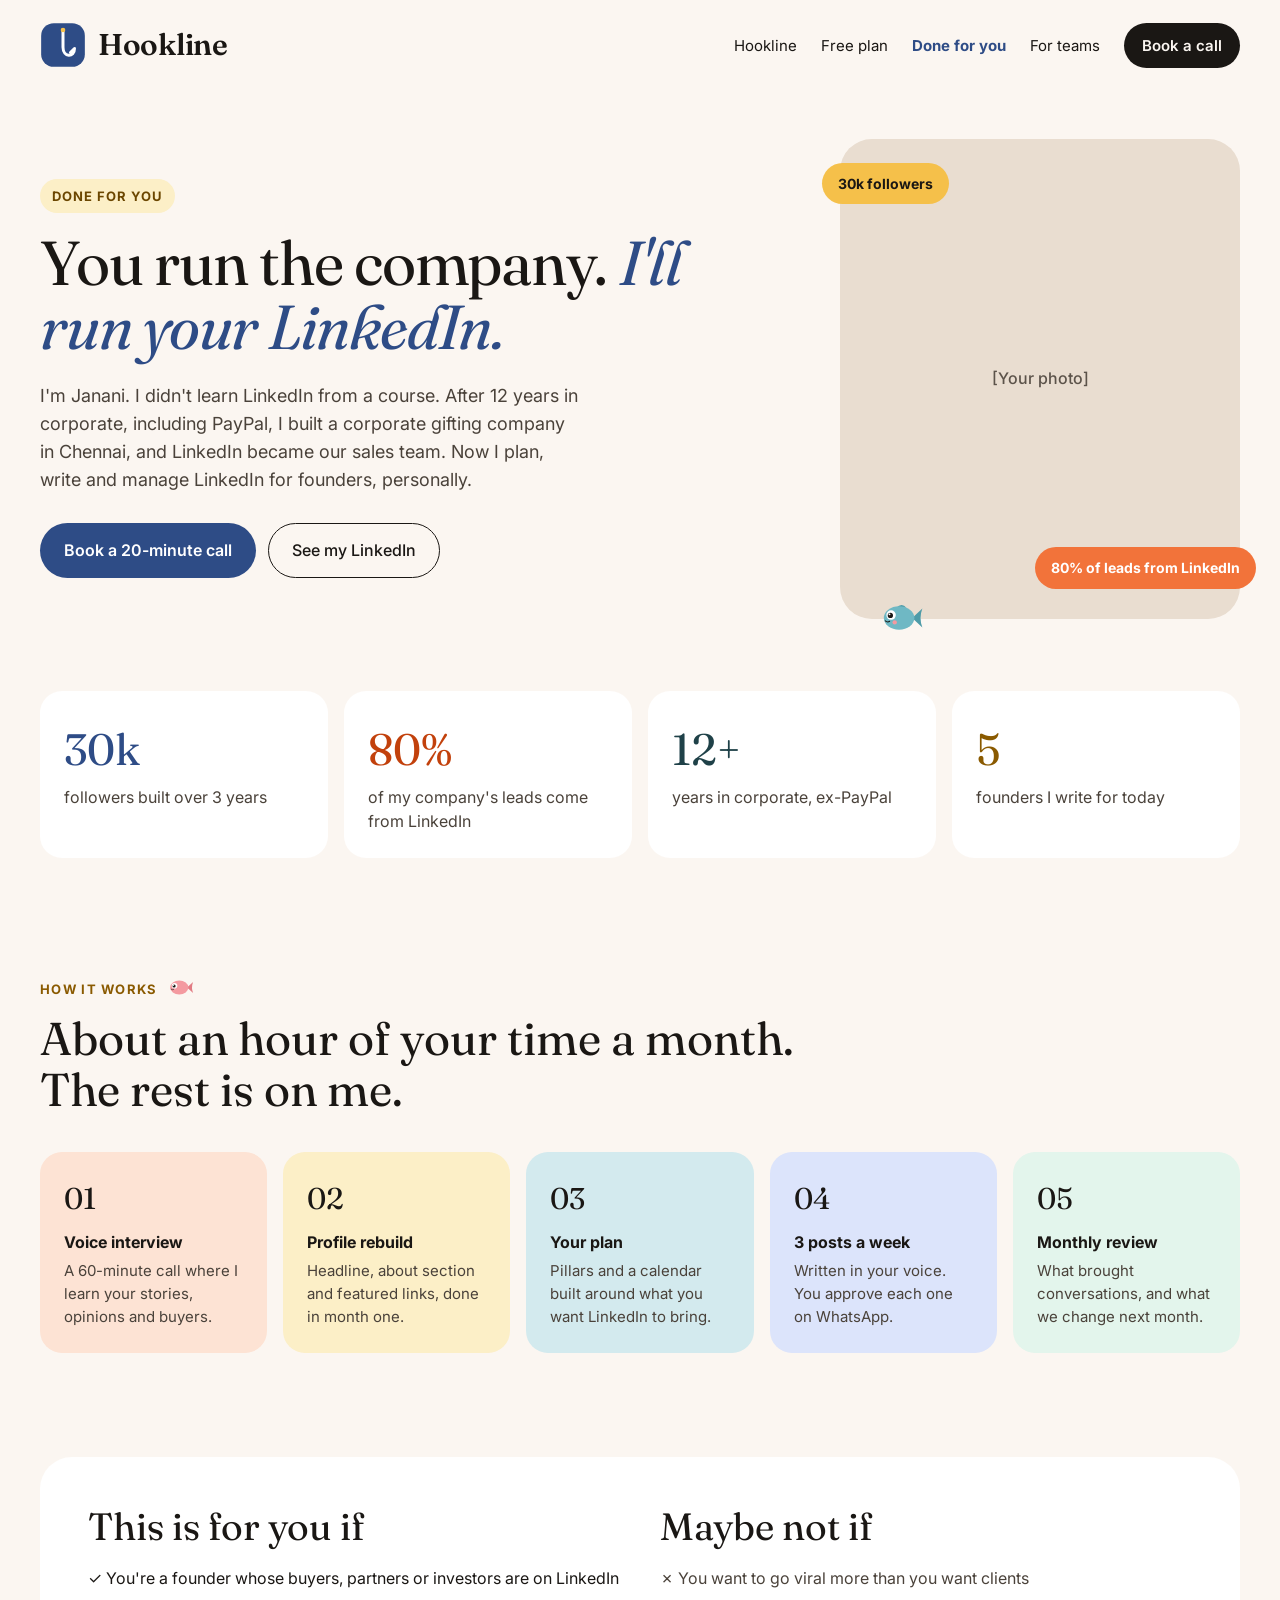
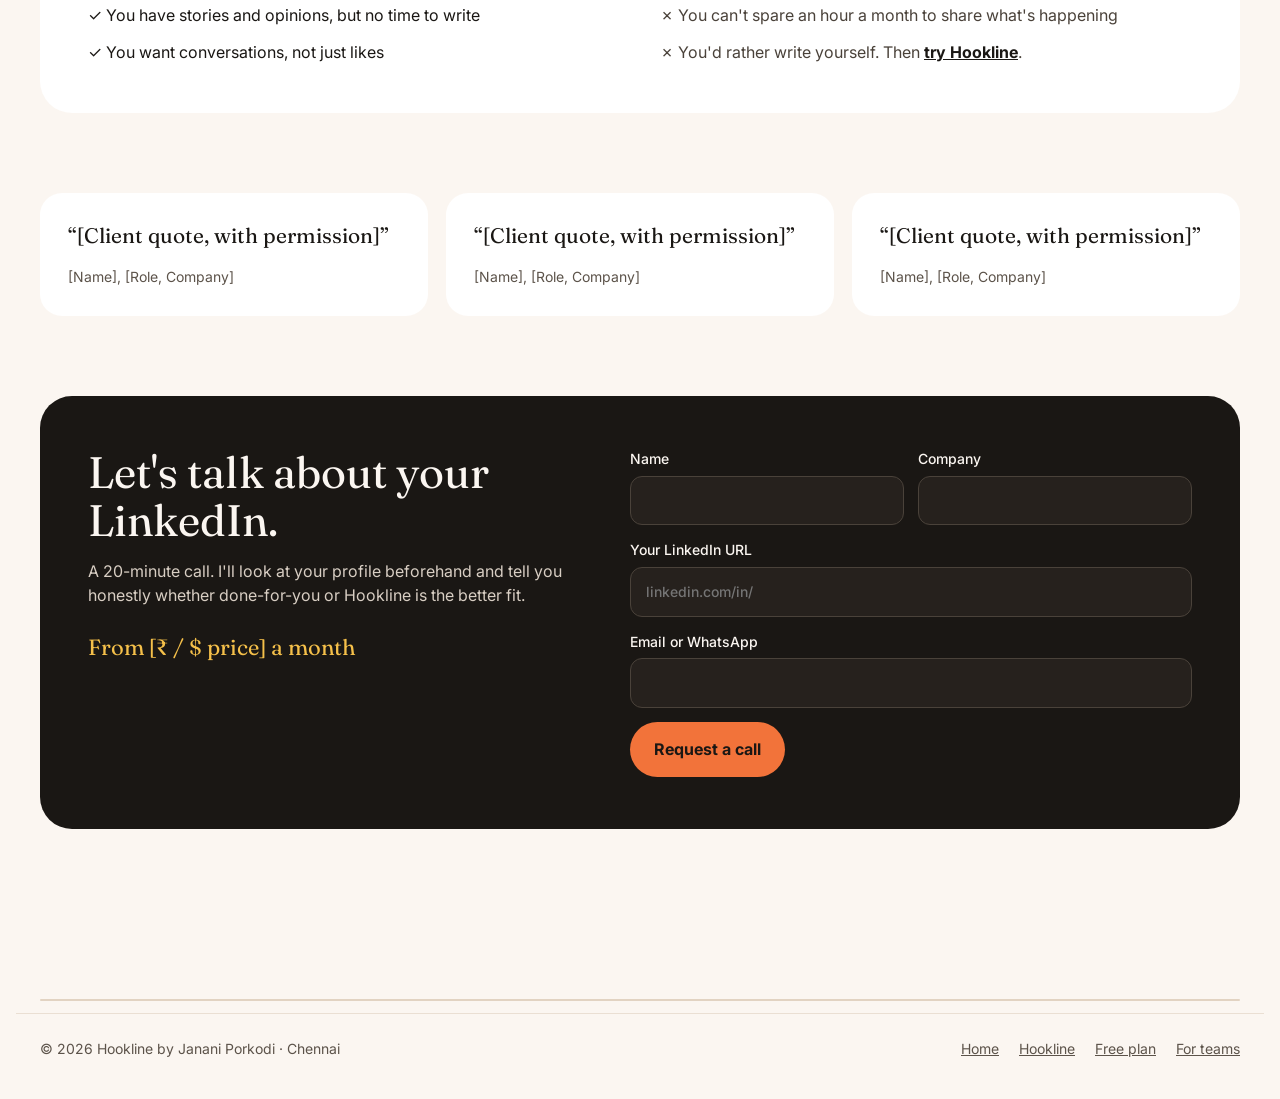
==== public/done-for-you.html @ 65f5d8ff "Hookline website v1: pages, forms, free plan generator, admin list Co-Authored-By: Claude Opus 5.5 <" ====
<!doctype html>
<html lang="en">
<head>
<meta charset="utf-8">
<meta name="viewport" content="width=device-width, initial-scale=1">
<title>Done-for-you LinkedIn by Janani Porkodi · Hookline</title>
<meta name="description" content="Janani Porkodi plans, writes and manages LinkedIn for founders.">
<meta property="og:title" content="Done-for-you LinkedIn by Janani Porkodi · Hookline">
<meta property="og:description" content="Janani Porkodi plans, writes and manages LinkedIn for founders.">
<meta property="og:type" content="website">
<link rel="icon" href="/favicon.svg" type="image/svg+xml">
<link rel="preconnect" href="https://fonts.googleapis.com">
<link href="https://fonts.googleapis.com/css2?family=Fraunces:ital,opsz,wght@0,9..144,400;0,9..144,600;1,9..144,400&amp;family=Inter:wght@400;500;600;700&amp;display=swap" rel="stylesheet">
<style>
body{margin:0;background:#FBF6F1}
a{color:#1A1714}a:hover{color:#2E4C86}
@keyframes rise{from{opacity:0;transform:translateY(14px)}to{opacity:1;transform:none}}
@keyframes swimA{0%,100%{transform:translateX(0) scaleX(1)}49%{transform:translateX(-120px) scaleX(1)}50%{transform:translateX(-120px) scaleX(-1)}99%{transform:translateX(0) scaleX(-1)}}
@keyframes fwWalk{from{left:-80px}to{left:calc(100% + 80px)}}
@keyframes fwBob{from{transform:translateY(0)}to{transform:translateY(-2px)}}
@keyframes fwLegA{from{transform:rotate(16deg)}to{transform:rotate(-16deg)}}
@keyframes fwLegB{from{transform:rotate(-16deg)}to{transform:rotate(16deg)}}
@keyframes fwSway{0%,100%{transform:rotate(-8deg)}50%{transform:rotate(8deg)}}
@keyframes nib{0%,100%{transform:translateX(0) rotate(0)}50%{transform:translateX(-6px) rotate(-4deg)}}
</style>
<link rel="stylesheet" href="/site.css">
</head>
<body>
<div style="background: #FBF6F1; color: #1A1714; font-family: Inter, system-ui, sans-serif; font-size: 16px; line-height: 1.55">

<header style="max-width: 1200px; margin: 0 auto; padding: 22px 24px; display: flex; flex-wrap: wrap; align-items: center; justify-content: space-between; gap: 16px">
<a href="/" style="text-decoration: none; display: flex; align-items: center; gap: 12px">
<svg width="46" height="46" viewBox="0 0 40 40" fill="none" aria-hidden="true"><rect x="1" y="1" width="38" height="38" rx="11" fill="#2E4C86"></rect><path d="M20 7 V 22 C 20 31 30 31 30 23 L 26.5 26.5" stroke="#FFFFFF" stroke-width="2.6" stroke-linecap="round" stroke-linejoin="round"></path><circle cx="20" cy="7" r="2" fill="#F5C04A"></circle></svg>
<span style="font-family: Fraunces, Georgia, serif; font-weight: 600; font-size: 30px; letter-spacing: -0.01em">Hookline</span>
</a>
<nav aria-label="Main" style="display: flex; flex-wrap: wrap; align-items: center; gap: 24px; font-size: 15px">
<a href="/hookline" style="text-decoration: none">Hookline</a>
<a href="/free-plan" style="text-decoration: none">Free plan</a>
<a href="/done-for-you" style="text-decoration: none; font-weight: 700; color: #2E4C86">Done for you</a>
<a href="/teams" style="text-decoration: none">For teams</a>
<a href="#book" style="text-decoration: none; background: #1A1714; color: #FBF6F1; padding: 11px 18px; border-radius: 999px; font-weight: 600">Book a call</a>
</nav>
</header>

<!-- HERO / ABOUT -->
<section style="max-width: 1200px; margin: 0 auto; padding: 48px 24px 72px; display: flex; flex-wrap: wrap; gap: 56px; align-items: center">
<div style="flex: 1 1 520px; min-width: 0">
<p style="margin: 0 0 18px; display: inline-block; font-size: 13px; letter-spacing: 0.08em; text-transform: uppercase; font-weight: 700; background: #FCEFC7; color: #6B4600; padding: 7px 12px; border-radius: 999px">Done for you</p>
<h1 style="margin: 0; font-family: Fraunces, Georgia, serif; font-weight: 400; font-size: 62px; line-height: 1.04; letter-spacing: -0.02em; animation: rise .7s ease both">You run the company. <span style="font-style: italic; color: #2E4C86">I'll run your LinkedIn.</span></h1>
<p style="margin: 22px 0 0; font-size: 18px; color: #4A423A; max-width: 540px">I'm Janani. I didn't learn LinkedIn from a course. After 12 years in corporate, including PayPal, I built a corporate gifting company in Chennai, and LinkedIn became our sales team. Now I plan, write and manage LinkedIn for founders, personally.</p>
<div style="margin-top: 30px; display: flex; flex-wrap: wrap; gap: 12px">
<a href="#book" style="text-decoration: none; background: #2E4C86; color: #FFFFFF; padding: 15px 24px; border-radius: 999px; font-weight: 600">Book a 20-minute call</a>
<a href="https://www.linkedin.com/in/jananiporkodi" style="text-decoration: none; color: #1A1714; padding: 14px 23px; border-radius: 999px; font-weight: 500; border: 1px solid #1A1714">See my LinkedIn</a>
</div>
</div>
<div style="flex: 0 1 400px; min-width: 280px; position: relative">
<div role="img" aria-label="Photo of Janani placeholder" style="height: 480px; border-radius: 32px; background: #E9DDD0; display: flex; align-items: center; justify-content: center; color: #5C534A; font-weight: 500">[Your photo]</div>
<span style="position: absolute; top: 24px; left: -18px; background: #F5C04A; color: #1A1714; font-weight: 700; font-size: 14px; padding: 10px 16px; border-radius: 999px">30k followers</span>
<span style="position: absolute; bottom: 30px; right: -16px; background: #F2733A; color: #FFFFFF; font-weight: 700; font-size: 14px; padding: 10px 16px; border-radius: 999px">80% of leads from LinkedIn</span>
<div style="position: absolute; left: 40px; bottom: -22px; animation: swimA 14s ease-in-out infinite" aria-hidden="true"><svg width="44" height="32" viewBox="0 0 60 44" fill="none"><path d="M44 22 L 58 9 Q 53 22 58 35 Z" fill="#4E9BA8"></path><path d="M22 8 Q 30 0 36 8 Z" fill="#4E9BA8"></path><ellipse cx="26" cy="22" rx="21" ry="16" fill="#6FB8C4"></ellipse><circle cx="15" cy="18" r="6.5" fill="#FFFFFF"></circle><circle cx="14" cy="18.5" r="3.6" fill="#1A1714"></circle><circle cx="12.8" cy="17" r="1.3" fill="#FFFFFF"></circle><circle cx="20" cy="28" r="3" fill="#F49AA0"></circle><path d="M7 26 q 3 2.5 6 0.5" stroke="#1A1714" stroke-width="1.4" stroke-linecap="round"></path></svg></div>
</div>
</section>

<!-- STATS -->
<section style="max-width: 1200px; margin: 0 auto; padding: 0 24px 72px">
<div style="display: grid; grid-template-columns: repeat(auto-fit, minmax(220px, 1fr)); gap: 16px">
<div style="background: #FFFFFF; border-radius: 22px; padding: 24px"><p style="margin: 0; font-family: Fraunces, Georgia, serif; font-size: 44px; color: #2E4C86">30k</p><p style="margin: 2px 0 0; color: #4A423A">followers built over 3 years</p></div>
<div style="background: #FFFFFF; border-radius: 22px; padding: 24px"><p style="margin: 0; font-family: Fraunces, Georgia, serif; font-size: 44px; color: #C2410C">80%</p><p style="margin: 2px 0 0; color: #4A423A">of my company's leads come from LinkedIn</p></div>
<div style="background: #FFFFFF; border-radius: 22px; padding: 24px"><p style="margin: 0; font-family: Fraunces, Georgia, serif; font-size: 44px; color: #1F4148">12+</p><p style="margin: 2px 0 0; color: #4A423A">years in corporate, ex-PayPal</p></div>
<div style="background: #FFFFFF; border-radius: 22px; padding: 24px"><p style="margin: 0; font-family: Fraunces, Georgia, serif; font-size: 44px; color: #8A5A00">5</p><p style="margin: 2px 0 0; color: #4A423A">founders I write for today</p></div>
</div>
</section>

<!-- HOW IT WORKS -->
<section style="max-width: 1200px; margin: 0 auto; padding: 48px 24px">
<p style="margin: 0; font-size: 13px; letter-spacing: .1em; text-transform: uppercase; font-weight: 700; color: #8A5A00">How it works<span aria-hidden="true" style="display: inline-block; vertical-align: middle; margin-left: 10px; animation: nib 3.2s ease-in-out infinite"><svg width="26" height="19" viewBox="0 0 60 44" fill="none"><path d="M44 22 L 58 9 Q 53 22 58 35 Z" fill="#E27C84"></path><ellipse cx="26" cy="22" rx="21" ry="16" fill="#F49AA0"></ellipse><circle cx="15" cy="18" r="6.5" fill="#FFFFFF"></circle><circle cx="14" cy="18.5" r="3.6" fill="#1A1714"></circle><circle cx="12.8" cy="17" r="1.3" fill="#FFFFFF"></circle><path d="M7 26 q 3 2.5 6 0.5" stroke="#1A1714" stroke-width="1.4" stroke-linecap="round"></path></svg></span></p>
<h2 style="margin: 12px 0 36px; font-family: Fraunces, Georgia, serif; font-weight: 400; font-size: 46px; line-height: 1.1; max-width: 760px">About an hour of your time a month. The rest is on me.</h2>
<div style="display: grid; grid-template-columns: repeat(auto-fit, minmax(200px, 1fr)); gap: 16px">
<div style="background: #FDE3D4; border-radius: 22px; padding: 24px"><p style="margin: 0; font-family: Fraunces, Georgia, serif; font-size: 30px">01</p><p style="margin: 8px 0 4px; font-weight: 700">Voice interview</p><p style="margin: 0; font-size: 15px; color: #4A423A">A 60-minute call where I learn your stories, opinions and buyers.</p></div>
<div style="background: #FCEFC7; border-radius: 22px; padding: 24px"><p style="margin: 0; font-family: Fraunces, Georgia, serif; font-size: 30px">02</p><p style="margin: 8px 0 4px; font-weight: 700">Profile rebuild</p><p style="margin: 0; font-size: 15px; color: #4A423A">Headline, about section and featured links, done in month one.</p></div>
<div style="background: #D3EAEE; border-radius: 22px; padding: 24px"><p style="margin: 0; font-family: Fraunces, Georgia, serif; font-size: 30px">03</p><p style="margin: 8px 0 4px; font-weight: 700">Your plan</p><p style="margin: 0; font-size: 15px; color: #4A423A">Pillars and a calendar built around what you want LinkedIn to bring.</p></div>
<div style="background: #DCE4FB; border-radius: 22px; padding: 24px"><p style="margin: 0; font-family: Fraunces, Georgia, serif; font-size: 30px">04</p><p style="margin: 8px 0 4px; font-weight: 700">3 posts a week</p><p style="margin: 0; font-size: 15px; color: #4A423A">Written in your voice. You approve each one on WhatsApp.</p></div>
<div style="background: #E3F5EC; border-radius: 22px; padding: 24px"><p style="margin: 0; font-family: Fraunces, Georgia, serif; font-size: 30px">05</p><p style="margin: 8px 0 4px; font-weight: 700">Monthly review</p><p style="margin: 0; font-size: 15px; color: #4A423A">What brought conversations, and what we change next month.</p></div>
</div>
</section>

<!-- WHO IT'S FOR -->
<section style="max-width: 1200px; margin: 0 auto; padding: 56px 24px">
<div style="background: #FFFFFF; border-radius: 32px; padding: 48px; display: flex; flex-wrap: wrap; gap: 40px">
<div style="flex: 1 1 380px; min-width: 0">
<h2 style="margin: 0 0 18px; font-family: Fraunces, Georgia, serif; font-weight: 400; font-size: 38px; line-height: 1.15">This is for you if</h2>
<div style="display: flex; flex-direction: column; gap: 12px; font-size: 16px">
<span>✓ You're a founder whose buyers, partners or investors are on LinkedIn</span>
<span>✓ You have stories and opinions, but no time to write</span>
<span>✓ You want conversations, not just likes</span>
</div>
</div>
<div style="flex: 1 1 380px; min-width: 0">
<h2 style="margin: 0 0 18px; font-family: Fraunces, Georgia, serif; font-weight: 400; font-size: 38px; line-height: 1.15">Maybe not if</h2>
<div style="display: flex; flex-direction: column; gap: 12px; font-size: 16px; color: #4A423A">
<span>✗ You want to go viral more than you want clients</span>
<span>✗ You can't spare an hour a month to share what's happening</span>
<span>✗ You'd rather write yourself. Then <a href="/hookline" style="font-weight: 700">try Hookline</a>.</span>
</div>
</div>
</div>
</section>

<!-- TESTIMONIALS -->
<section style="max-width: 1200px; margin: 0 auto; padding: 24px 24px 56px">
<div style="display: grid; grid-template-columns: repeat(auto-fit, minmax(300px, 1fr)); gap: 18px">
<figure style="margin: 0; background: #FFFFFF; border-radius: 22px; padding: 28px"><blockquote style="margin: 0; font-family: Fraunces, Georgia, serif; font-size: 21px; line-height: 1.4">“[Client quote, with permission]”</blockquote><figcaption style="margin-top: 16px; font-size: 14px; color: #5C534A">[Name], [Role, Company]</figcaption></figure>
<figure style="margin: 0; background: #FFFFFF; border-radius: 22px; padding: 28px"><blockquote style="margin: 0; font-family: Fraunces, Georgia, serif; font-size: 21px; line-height: 1.4">“[Client quote, with permission]”</blockquote><figcaption style="margin-top: 16px; font-size: 14px; color: #5C534A">[Name], [Role, Company]</figcaption></figure>
<figure style="margin: 0; background: #FFFFFF; border-radius: 22px; padding: 28px"><blockquote style="margin: 0; font-family: Fraunces, Georgia, serif; font-size: 21px; line-height: 1.4">“[Client quote, with permission]”</blockquote><figcaption style="margin-top: 16px; font-size: 14px; color: #5C534A">[Name], [Role, Company]</figcaption></figure>
</div>
</section>

<!-- BOOK -->
<section id="book" style="max-width: 1200px; margin: 0 auto; padding: 24px 24px 72px">
<div style="background: #1A1714; color: #FBF6F1; border-radius: 32px; padding: 52px 48px; display: flex; flex-wrap: wrap; gap: 40px">
<div style="flex: 1 1 360px; min-width: 0">
<h2 style="margin: 0 0 14px; font-family: Fraunces, Georgia, serif; font-weight: 400; font-size: 44px; line-height: 1.1">Let's talk about your LinkedIn.</h2>
<p style="margin: 0; color: #D8CEC3">A 20-minute call. I'll look at your profile beforehand and tell you honestly whether done-for-you or Hookline is the better fit.</p>
<p style="margin: 22px 0 0; font-family: Fraunces, Georgia, serif; font-size: 22px; color: #F5C04A">From [₹ / $ price] a month</p>
</div>
<form data-lead="booking" style="position: relative; flex: 1 1 420px; min-width: 0; display: flex; flex-direction: column; gap: 14px"><input type="text" name="website" tabindex="-1" autocomplete="off" aria-hidden="true" style="position: absolute; left: -9999px; width: 1px; height: 1px; opacity: 0">
<div style="display: flex; flex-wrap: wrap; gap: 14px">
<label style="flex: 1 1 180px; display: flex; flex-direction: column; gap: 6px; font-size: 14px; font-weight: 500">Name<input type="text" name="name" required style="font: inherit; padding: 13px 15px; border-radius: 12px; border: 1px solid #4A423A; background: #26211D; color: #FBF6F1"></label>
<label style="flex: 1 1 180px; display: flex; flex-direction: column; gap: 6px; font-size: 14px; font-weight: 500">Company<input type="text" name="company" style="font: inherit; padding: 13px 15px; border-radius: 12px; border: 1px solid #4A423A; background: #26211D; color: #FBF6F1"></label>
</div>
<label style="display: flex; flex-direction: column; gap: 6px; font-size: 14px; font-weight: 500">Your LinkedIn URL<input type="text" name="linkedin" placeholder="linkedin.com/in/" style="font: inherit; padding: 13px 15px; border-radius: 12px; border: 1px solid #4A423A; background: #26211D; color: #FBF6F1"></label>
<label style="display: flex; flex-direction: column; gap: 6px; font-size: 14px; font-weight: 500">Email or WhatsApp<input type="text" name="contact" required style="font: inherit; padding: 13px 15px; border-radius: 12px; border: 1px solid #4A423A; background: #26211D; color: #FBF6F1"></label>
<button type="submit" style="font: inherit; font-weight: 700; background: #F2733A; color: #1A1714; border: 0; padding: 15px 24px; border-radius: 999px; cursor: pointer; align-self: flex-start">Request a call</button>
</form>
</div>
</section>

<div aria-hidden="true" style="position: relative; max-width: 1200px; margin: 0 auto; height: 112px; overflow: hidden">
<div style="position: absolute; left: 0; right: 0; bottom: 12px; height: 2px; background: #E2D3C2; border-radius: 2px"></div>
<div style="position: absolute; bottom: 13px; left: -80px; animation: fwWalk 28s linear infinite">
<svg width="60" height="90" viewBox="0 0 60 90" fill="none" style="display: block; overflow: visible; animation: fwBob .3s ease-in-out infinite alternate">
<path d="M24 52 L 24 86" stroke="#2E3A5C" stroke-width="8" stroke-linecap="round" style="transform-box: view-box; transform-origin: 24px 52px; animation: fwLegA .6s ease-in-out infinite alternate"></path>
<path d="M24 52 L 24 86" stroke="#25304D" stroke-width="8" stroke-linecap="round" style="transform-box: view-box; transform-origin: 24px 52px; animation: fwLegB .6s ease-in-out infinite alternate"></path>
<path d="M24 26 L 24 48" stroke="#1B2742" stroke-width="6" stroke-linecap="round" style="transform-box: view-box; transform-origin: 24px 26px; animation: fwLegA .6s ease-in-out infinite alternate"></path>
<path d="M15 24 C 15 19, 33 19, 33 24 L 32 55 L 16 55 Z" fill="#22304F"></path>
<path d="M20 21 L 24 29 L 28 21 Z" fill="#FFFFFF"></path>
<path d="M24 24 L 24 40" stroke="#F2733A" stroke-width="2.2" stroke-linecap="round"></path>
<path d="M27 27 L 38 38" stroke="#22304F" stroke-width="6" stroke-linecap="round"></path>
<g style="transform-box: view-box; transform-origin: 40px 40px; animation: fwSway 1.2s ease-in-out infinite">
<path d="M40 42 L 40 51 M40 51 L 34 55 M40 51 L 40 57 M40 51 L 46 55" stroke="#3B342D" stroke-width="1.2"></path>
<ellipse cx="34" cy="62" rx="4.5" ry="7" fill="#F2733A"></ellipse><path d="M34 68 L 30 75 L 38 75 Z" fill="#E25A22"></path><circle cx="34" cy="58" r="1.8" fill="#FFFFFF"></circle><circle cx="34" cy="58.2" r="1" fill="#1A1714"></circle>
<ellipse cx="40" cy="65" rx="4.5" ry="7.5" fill="#F5C04A"></ellipse><path d="M40 72 L 36 79 L 44 79 Z" fill="#E0A32A"></path><circle cx="40" cy="61" r="1.8" fill="#FFFFFF"></circle><circle cx="40" cy="61.2" r="1" fill="#1A1714"></circle>
<ellipse cx="46" cy="62" rx="4.5" ry="7" fill="#6FB8C4"></ellipse><path d="M46 68 L 42 75 L 50 75 Z" fill="#4E9BA8"></path><circle cx="46" cy="58" r="1.8" fill="#FFFFFF"></circle><circle cx="46" cy="58.2" r="1" fill="#1A1714"></circle>
</g>
<circle cx="39.5" cy="39.5" r="3.5" fill="#8D5B3E"></circle>
<path d="M15 9 C 15 -1, 33 -1, 33 9 L 31 12 C 26 11, 21 14, 20 21 L 17 30 C 13 28, 12 20, 15 9 Z" fill="#1A1714"></path>
<rect x="21" y="13" width="6" height="7" rx="2" fill="#8D5B3E"></rect>
<circle cx="24" cy="10" r="9" fill="#8D5B3E"></circle>
<path d="M15 9 C 15 -1, 33 -1, 33 9 C 29 5, 20 4, 15 9 Z" fill="#1A1714"></path>
<circle cx="28" cy="10" r="1.3" fill="#1A1714"></circle>
</svg>
</div>
</div>
<footer style="max-width: 1200px; margin: 0 auto; padding: 24px 24px 40px; display: flex; flex-wrap: wrap; justify-content: space-between; gap: 16px; font-size: 14px; color: #5C534A; border-top: 1px solid #EADFD3">
<span>© 2026 Hookline by Janani Porkodi · Chennai</span>
<div style="display: flex; flex-wrap: wrap; gap: 20px"><a href="/" style="color: #5C534A">Home</a><a href="/hookline" style="color: #5C534A">Hookline</a><a href="/free-plan" style="color: #5C534A">Free plan</a><a href="/teams" style="color: #5C534A">For teams</a></div>
</footer>
</div>
<script src="/app.js" defer></script>
</body>
</html>
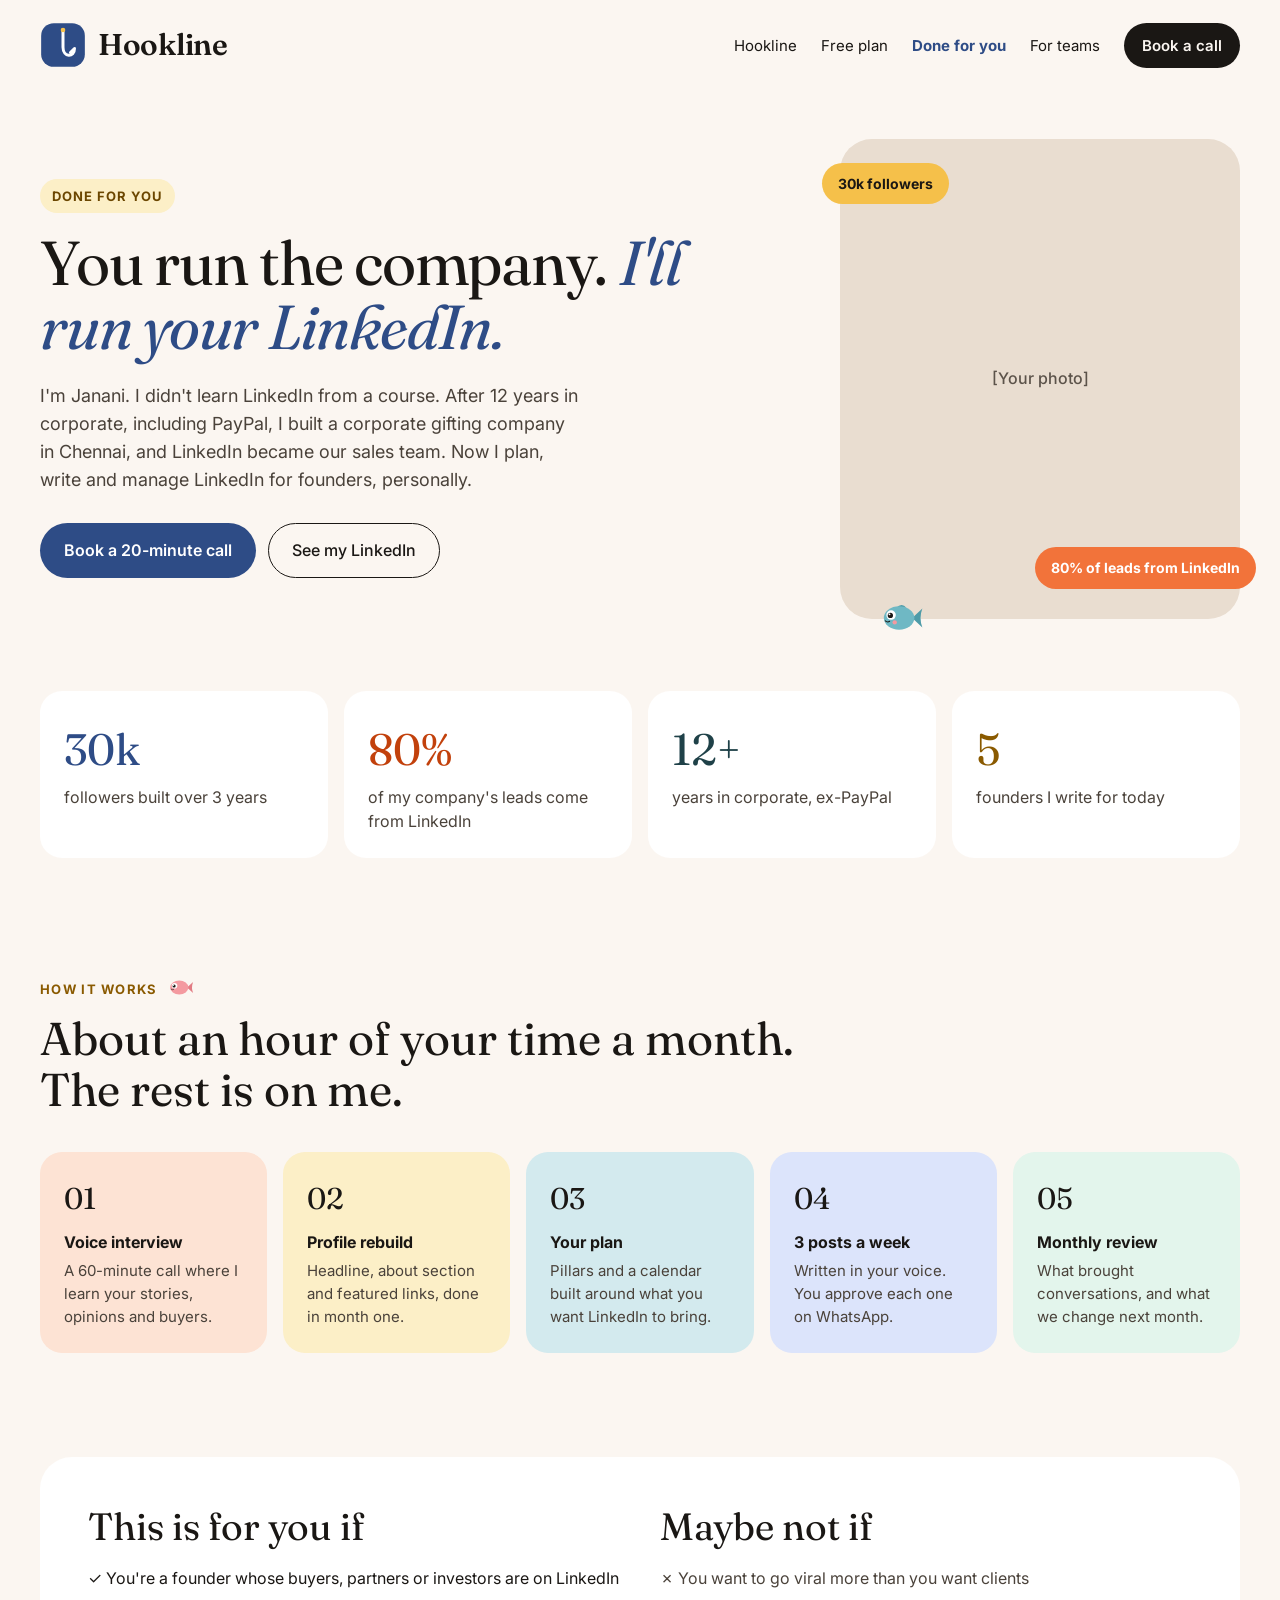
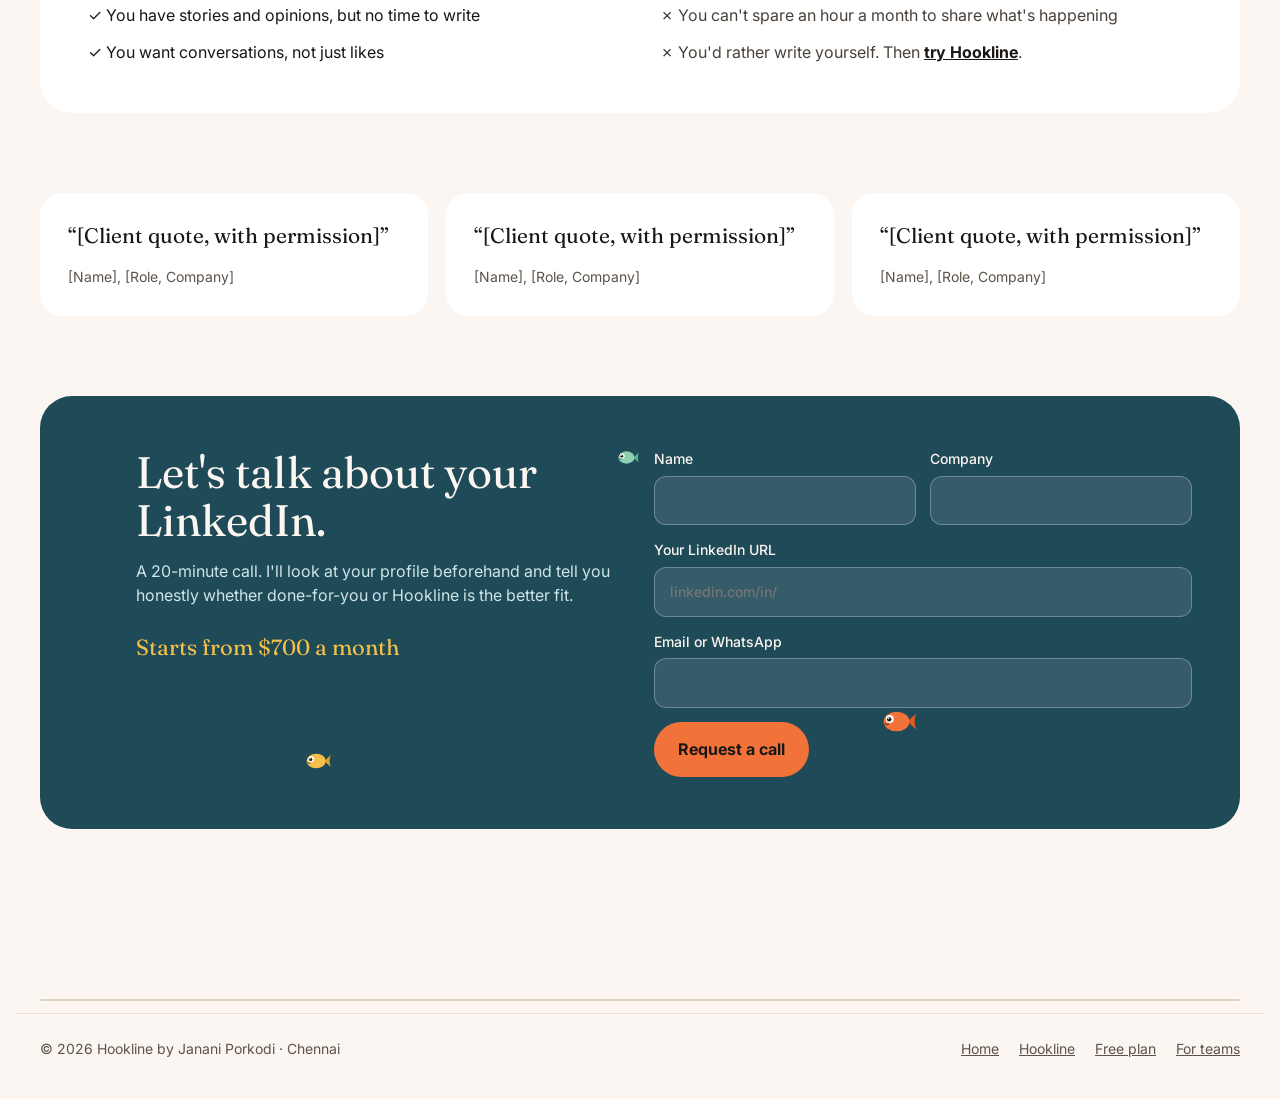
==== commit 8e1844c3: "Flowing river panels for free plan and booking sections; done-for-you starts from $700 Co-Authored-B" ====
--- a/public/done-for-you.html
+++ b/public/done-for-you.html
@@ -117,19 +117,27 @@
 
 <!-- BOOK -->
 <section id="book" style="max-width: 1200px; margin: 0 auto; padding: 24px 24px 72px">
-<div style="background: #1A1714; color: #FBF6F1; border-radius: 32px; padding: 52px 48px; display: flex; flex-wrap: wrap; gap: 40px">
+<div class="river" style="background: #1F4A57; color: #FBF6F1; border-radius: 32px; padding: 52px 48px; display: flex; flex-wrap: wrap; gap: 40px; position: relative; overflow: hidden">
+<div class="river-flow" aria-hidden="true">
+<svg class="slow" viewBox="0 0 2880 400" preserveAspectRatio="none" fill="none"><path d="M0 130 Q 80 118 160 130 T320 130 T480 130 T640 130 T800 130 T960 130 T1120 130 T1280 130 T1440 130 T1600 130 T1760 130 T1920 130 T2080 130 T2240 130 T2400 130 T2560 130 T2720 130 T2880 130" stroke="#9FD3DC" stroke-opacity="0.18" stroke-width="2"></path><path d="M0 250 Q 80 238 160 250 T320 250 T480 250 T640 250 T800 250 T960 250 T1120 250 T1280 250 T1440 250 T1600 250 T1760 250 T1920 250 T2080 250 T2240 250 T2400 250 T2560 250 T2720 250 T2880 250" stroke="#9FD3DC" stroke-opacity="0.14" stroke-width="2"></path><path d="M0 370 Q 80 358 160 370 T320 370 T480 370 T640 370 T800 370 T960 370 T1120 370 T1280 370 T1440 370 T1600 370 T1760 370 T1920 370 T2080 370 T2240 370 T2400 370 T2560 370 T2720 370 T2880 370" stroke="#9FD3DC" stroke-opacity="0.16" stroke-width="2"></path></svg>
+<svg viewBox="0 0 2880 400" preserveAspectRatio="none" fill="none"><path d="M0 70 Q 60 62 120 70 T240 70 T360 70 T480 70 T600 70 T720 70 T840 70 T960 70 T1080 70 T1200 70 T1320 70 T1440 70 T1560 70 T1680 70 T1800 70 T1920 70 T2040 70 T2160 70 T2280 70 T2400 70 T2520 70 T2640 70 T2760 70 T2880 70" stroke="#FFFFFF" stroke-opacity="0.1" stroke-width="2"></path><path d="M0 190 Q 60 182 120 190 T240 190 T360 190 T480 190 T600 190 T720 190 T840 190 T960 190 T1080 190 T1200 190 T1320 190 T1440 190 T1560 190 T1680 190 T1800 190 T1920 190 T2040 190 T2160 190 T2280 190 T2400 190 T2520 190 T2640 190 T2760 190 T2880 190" stroke="#FFFFFF" stroke-opacity="0.08" stroke-width="2"></path><path d="M0 310 Q 60 302 120 310 T240 310 T360 310 T480 310 T600 310 T720 310 T840 310 T960 310 T1080 310 T1200 310 T1320 310 T1440 310 T1560 310 T1680 310 T1800 310 T1920 310 T2040 310 T2160 310 T2280 310 T2400 310 T2520 310 T2640 310 T2760 310 T2880 310" stroke="#FFFFFF" stroke-opacity="0.1" stroke-width="2"></path></svg>
+<svg class="band" viewBox="0 0 2880 120" preserveAspectRatio="none" fill="none"><path d="M0 30 Q 60 20 120 30 T240 30 T360 30 T480 30 T600 30 T720 30 T840 30 T960 30 T1080 30 T1200 30 T1320 30 T1440 30 T1560 30 T1680 30 T1800 30 T1920 30 T2040 30 T2160 30 T2280 30 T2400 30 T2520 30 T2640 30 T2760 30 T2880 30 L2880 120 L0 120 Z" fill="#2C6472" fill-opacity=".55"></path></svg>
+<div style="position: absolute; left: 70%; top: 72%; animation: rflowFishA 16s ease-in-out infinite"><svg width="38" height="27" viewBox="0 0 60 44" fill="none"><path d="M44 22 L 58 9 Q 53 22 58 35 Z" fill="#E25A22"></path><ellipse cx="26" cy="22" rx="21" ry="16" fill="#F2733A"></ellipse><circle cx="15" cy="18" r="6.5" fill="#FFFFFF"></circle><circle cx="14" cy="18.5" r="3.6" fill="#1A1714"></circle><circle cx="12.8" cy="17" r="1.3" fill="#FFFFFF"></circle><path d="M7 26 q 3 2.5 6 0.5" stroke="#1A1714" stroke-width="1.4" stroke-linecap="round"></path></svg></div>
+<div style="position: absolute; left: 22%; top: 82%; animation: rflowFishB 19s ease-in-out infinite"><svg width="28" height="20" viewBox="0 0 60 44" fill="none"><path d="M44 22 L 58 9 Q 53 22 58 35 Z" fill="#E0A32A"></path><ellipse cx="26" cy="22" rx="21" ry="16" fill="#F5C04A"></ellipse><circle cx="15" cy="18" r="6.5" fill="#FFFFFF"></circle><circle cx="14" cy="18.5" r="3.6" fill="#1A1714"></circle><circle cx="12.8" cy="17" r="1.3" fill="#FFFFFF"></circle><path d="M7 26 q 3 2.5 6 0.5" stroke="#1A1714" stroke-width="1.4" stroke-linecap="round"></path></svg></div>
+<div style="position: absolute; left: 48%; top: 12%; animation: rflowFishA 22s ease-in-out 3s infinite"><svg width="24" height="17" viewBox="0 0 60 44" fill="none"><path d="M44 22 L 58 9 Q 53 22 58 35 Z" fill="#62B58F"></path><ellipse cx="26" cy="22" rx="21" ry="16" fill="#8ED1B0"></ellipse><circle cx="15" cy="18" r="6.5" fill="#FFFFFF"></circle><circle cx="14" cy="18.5" r="3.6" fill="#1A1714"></circle><circle cx="12.8" cy="17" r="1.3" fill="#FFFFFF"></circle><path d="M7 26 q 3 2.5 6 0.5" stroke="#1A1714" stroke-width="1.4" stroke-linecap="round"></path></svg></div>
+</div>
 <div style="flex: 1 1 360px; min-width: 0">
 <h2 style="margin: 0 0 14px; font-family: Fraunces, Georgia, serif; font-weight: 400; font-size: 44px; line-height: 1.1">Let's talk about your LinkedIn.</h2>
-<p style="margin: 0; color: #D8CEC3">A 20-minute call. I'll look at your profile beforehand and tell you honestly whether done-for-you or Hookline is the better fit.</p>
-<p style="margin: 22px 0 0; font-family: Fraunces, Georgia, serif; font-size: 22px; color: #F5C04A">From [₹ / $ price] a month</p>
+<p style="margin: 0; color: #CFE5E9">A 20-minute call. I'll look at your profile beforehand and tell you honestly whether done-for-you or Hookline is the better fit.</p>
+<p style="margin: 22px 0 0; font-family: Fraunces, Georgia, serif; font-size: 22px; color: #F5C04A">Starts from $700 a month</p>
 </div>
 <form data-lead="booking" style="position: relative; flex: 1 1 420px; min-width: 0; display: flex; flex-direction: column; gap: 14px"><input type="text" name="website" tabindex="-1" autocomplete="off" aria-hidden="true" style="position: absolute; left: -9999px; width: 1px; height: 1px; opacity: 0">
 <div style="display: flex; flex-wrap: wrap; gap: 14px">
-<label style="flex: 1 1 180px; display: flex; flex-direction: column; gap: 6px; font-size: 14px; font-weight: 500">Name<input type="text" name="name" required style="font: inherit; padding: 13px 15px; border-radius: 12px; border: 1px solid #4A423A; background: #26211D; color: #FBF6F1"></label>
-<label style="flex: 1 1 180px; display: flex; flex-direction: column; gap: 6px; font-size: 14px; font-weight: 500">Company<input type="text" name="company" style="font: inherit; padding: 13px 15px; border-radius: 12px; border: 1px solid #4A423A; background: #26211D; color: #FBF6F1"></label>
+<label style="flex: 1 1 180px; display: flex; flex-direction: column; gap: 6px; font-size: 14px; font-weight: 500">Name<input type="text" name="name" required style="font: inherit; padding: 13px 15px; border-radius: 12px; border: 1px solid rgba(255,255,255,.28); background: rgba(255,255,255,.1); color: #FBF6F1"></label>
+<label style="flex: 1 1 180px; display: flex; flex-direction: column; gap: 6px; font-size: 14px; font-weight: 500">Company<input type="text" name="company" style="font: inherit; padding: 13px 15px; border-radius: 12px; border: 1px solid rgba(255,255,255,.28); background: rgba(255,255,255,.1); color: #FBF6F1"></label>
 </div>
-<label style="display: flex; flex-direction: column; gap: 6px; font-size: 14px; font-weight: 500">Your LinkedIn URL<input type="text" name="linkedin" placeholder="linkedin.com/in/" style="font: inherit; padding: 13px 15px; border-radius: 12px; border: 1px solid #4A423A; background: #26211D; color: #FBF6F1"></label>
-<label style="display: flex; flex-direction: column; gap: 6px; font-size: 14px; font-weight: 500">Email or WhatsApp<input type="text" name="contact" required style="font: inherit; padding: 13px 15px; border-radius: 12px; border: 1px solid #4A423A; background: #26211D; color: #FBF6F1"></label>
+<label style="display: flex; flex-direction: column; gap: 6px; font-size: 14px; font-weight: 500">Your LinkedIn URL<input type="text" name="linkedin" placeholder="linkedin.com/in/" style="font: inherit; padding: 13px 15px; border-radius: 12px; border: 1px solid rgba(255,255,255,.28); background: rgba(255,255,255,.1); color: #FBF6F1"></label>
+<label style="display: flex; flex-direction: column; gap: 6px; font-size: 14px; font-weight: 500">Email or WhatsApp<input type="text" name="contact" required style="font: inherit; padding: 13px 15px; border-radius: 12px; border: 1px solid rgba(255,255,255,.28); background: rgba(255,255,255,.1); color: #FBF6F1"></label>
 <button type="submit" style="font: inherit; font-weight: 700; background: #F2733A; color: #1A1714; border: 0; padding: 15px 24px; border-radius: 999px; cursor: pointer; align-self: flex-start">Request a call</button>
 </form>
 </div>
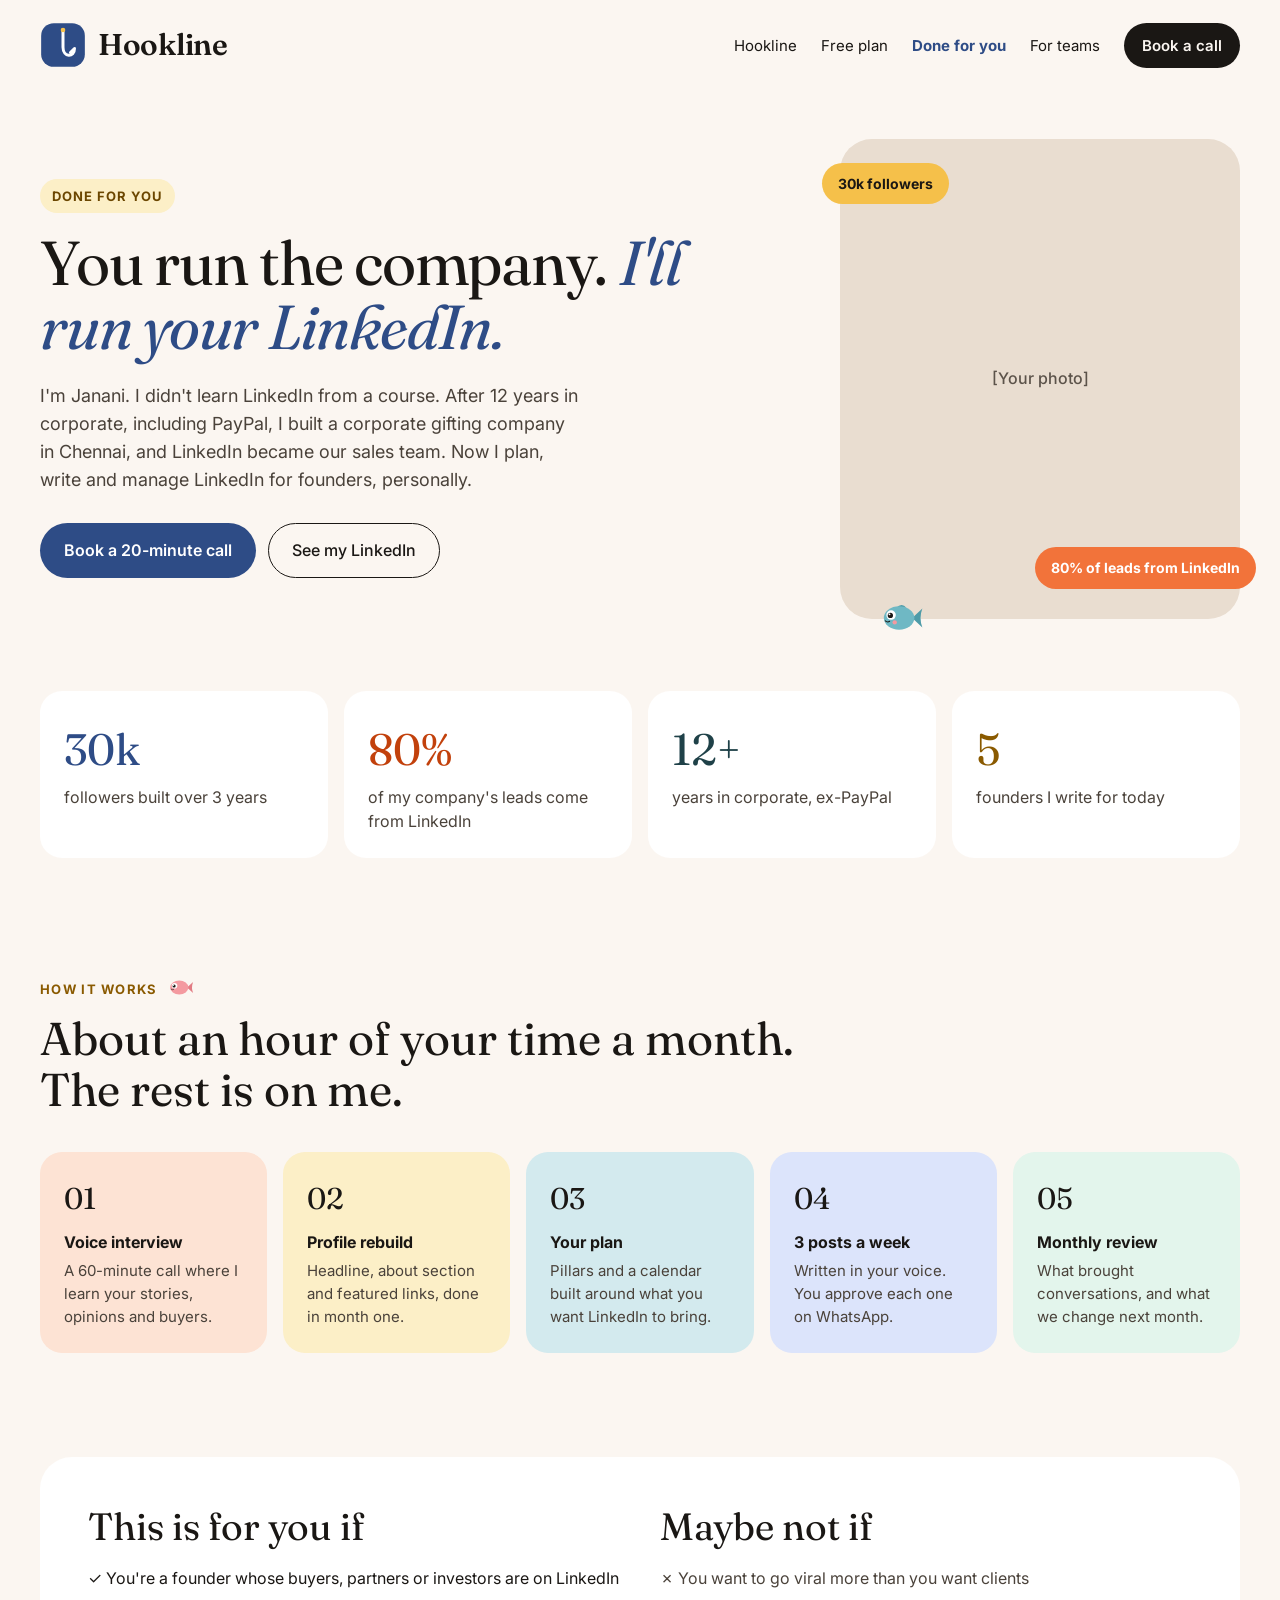
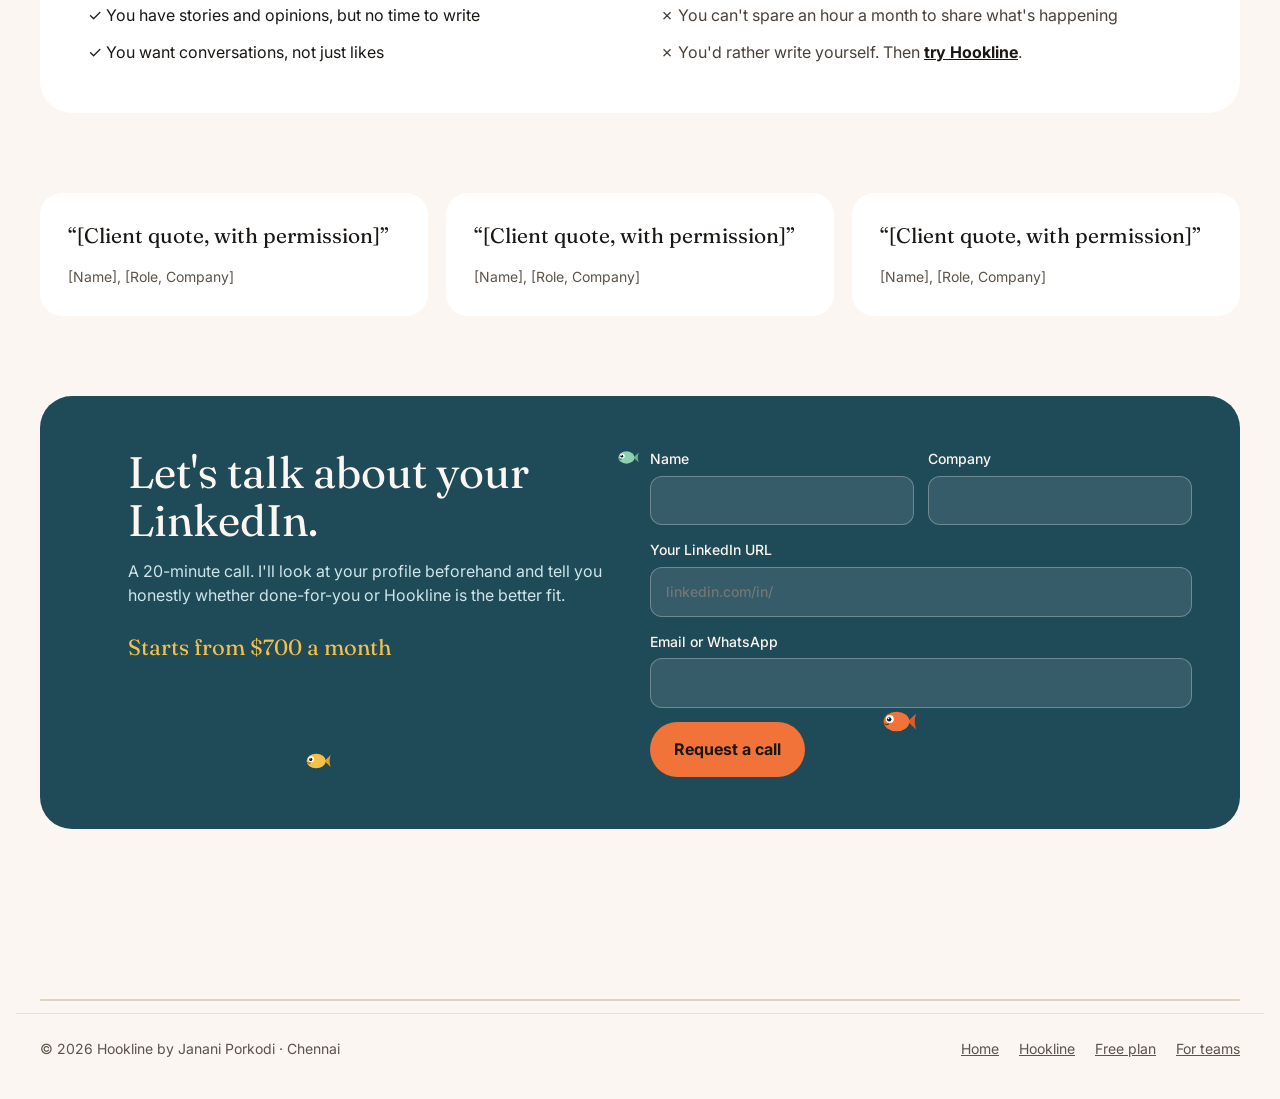
==== commit e4380137: "River panels: layered water bands instead of wave lines Co-Authored-By: Claude Opus 5.5 <noreply@ant" ====
--- a/public/done-for-you.html
+++ b/public/done-for-you.html
@@ -119,9 +119,7 @@
 <section id="book" style="max-width: 1200px; margin: 0 auto; padding: 24px 24px 72px">
 <div class="river" style="background: #1F4A57; color: #FBF6F1; border-radius: 32px; padding: 52px 48px; display: flex; flex-wrap: wrap; gap: 40px; position: relative; overflow: hidden">
 <div class="river-flow" aria-hidden="true">
-<svg class="slow" viewBox="0 0 2880 400" preserveAspectRatio="none" fill="none"><path d="M0 130 Q 80 118 160 130 T320 130 T480 130 T640 130 T800 130 T960 130 T1120 130 T1280 130 T1440 130 T1600 130 T1760 130 T1920 130 T2080 130 T2240 130 T2400 130 T2560 130 T2720 130 T2880 130" stroke="#9FD3DC" stroke-opacity="0.18" stroke-width="2"></path><path d="M0 250 Q 80 238 160 250 T320 250 T480 250 T640 250 T800 250 T960 250 T1120 250 T1280 250 T1440 250 T1600 250 T1760 250 T1920 250 T2080 250 T2240 250 T2400 250 T2560 250 T2720 250 T2880 250" stroke="#9FD3DC" stroke-opacity="0.14" stroke-width="2"></path><path d="M0 370 Q 80 358 160 370 T320 370 T480 370 T640 370 T800 370 T960 370 T1120 370 T1280 370 T1440 370 T1600 370 T1760 370 T1920 370 T2080 370 T2240 370 T2400 370 T2560 370 T2720 370 T2880 370" stroke="#9FD3DC" stroke-opacity="0.16" stroke-width="2"></path></svg>
-<svg viewBox="0 0 2880 400" preserveAspectRatio="none" fill="none"><path d="M0 70 Q 60 62 120 70 T240 70 T360 70 T480 70 T600 70 T720 70 T840 70 T960 70 T1080 70 T1200 70 T1320 70 T1440 70 T1560 70 T1680 70 T1800 70 T1920 70 T2040 70 T2160 70 T2280 70 T2400 70 T2520 70 T2640 70 T2760 70 T2880 70" stroke="#FFFFFF" stroke-opacity="0.1" stroke-width="2"></path><path d="M0 190 Q 60 182 120 190 T240 190 T360 190 T480 190 T600 190 T720 190 T840 190 T960 190 T1080 190 T1200 190 T1320 190 T1440 190 T1560 190 T1680 190 T1800 190 T1920 190 T2040 190 T2160 190 T2280 190 T2400 190 T2520 190 T2640 190 T2760 190 T2880 190" stroke="#FFFFFF" stroke-opacity="0.08" stroke-width="2"></path><path d="M0 310 Q 60 302 120 310 T240 310 T360 310 T480 310 T600 310 T720 310 T840 310 T960 310 T1080 310 T1200 310 T1320 310 T1440 310 T1560 310 T1680 310 T1800 310 T1920 310 T2040 310 T2160 310 T2280 310 T2400 310 T2520 310 T2640 310 T2760 310 T2880 310" stroke="#FFFFFF" stroke-opacity="0.1" stroke-width="2"></path></svg>
-<svg class="band" viewBox="0 0 2880 120" preserveAspectRatio="none" fill="none"><path d="M0 30 Q 60 20 120 30 T240 30 T360 30 T480 30 T600 30 T720 30 T840 30 T960 30 T1080 30 T1200 30 T1320 30 T1440 30 T1560 30 T1680 30 T1800 30 T1920 30 T2040 30 T2160 30 T2280 30 T2400 30 T2520 30 T2640 30 T2760 30 T2880 30 L2880 120 L0 120 Z" fill="#2C6472" fill-opacity=".55"></path></svg>
+<svg class="band b1" viewBox="0 0 2880 200" preserveAspectRatio="none" fill="none"><path d="M0 24 Q 120 10 240 24 T480 24 T720 24 T960 24 T1200 24 T1440 24 T1680 24 T1920 24 T2160 24 T2400 24 T2640 24 T2880 24 L2880 200 L0 200 Z" fill="#245564"></path></svg><svg class="band b2" viewBox="0 0 2880 200" preserveAspectRatio="none" fill="none"><path d="M0 24 Q 90 12 180 24 T360 24 T540 24 T720 24 T900 24 T1080 24 T1260 24 T1440 24 T1620 24 T1800 24 T1980 24 T2160 24 T2340 24 T2520 24 T2700 24 T2880 24 L2880 200 L0 200 Z" fill="#295D6C"></path></svg><svg class="band b3" viewBox="0 0 2880 200" preserveAspectRatio="none" fill="none"><path d="M0 24 Q 75 14 150 24 T300 24 T450 24 T600 24 T750 24 T900 24 T1050 24 T1200 24 T1350 24 T1500 24 T1650 24 T1800 24 T1950 24 T2100 24 T2250 24 T2400 24 T2550 24 T2700 24 T2850 24 T3000 24 L2880 200 L0 200 Z" fill="#2E6574"></path></svg><svg class="band b4" viewBox="0 0 2880 200" preserveAspectRatio="none" fill="none"><path d="M0 24 Q 60 15 120 24 T240 24 T360 24 T480 24 T600 24 T720 24 T840 24 T960 24 T1080 24 T1200 24 T1320 24 T1440 24 T1560 24 T1680 24 T1800 24 T1920 24 T2040 24 T2160 24 T2280 24 T2400 24 T2520 24 T2640 24 T2760 24 T2880 24 L2880 200 L0 200 Z" fill="#356F7E"></path></svg>
 <div style="position: absolute; left: 70%; top: 72%; animation: rflowFishA 16s ease-in-out infinite"><svg width="38" height="27" viewBox="0 0 60 44" fill="none"><path d="M44 22 L 58 9 Q 53 22 58 35 Z" fill="#E25A22"></path><ellipse cx="26" cy="22" rx="21" ry="16" fill="#F2733A"></ellipse><circle cx="15" cy="18" r="6.5" fill="#FFFFFF"></circle><circle cx="14" cy="18.5" r="3.6" fill="#1A1714"></circle><circle cx="12.8" cy="17" r="1.3" fill="#FFFFFF"></circle><path d="M7 26 q 3 2.5 6 0.5" stroke="#1A1714" stroke-width="1.4" stroke-linecap="round"></path></svg></div>
 <div style="position: absolute; left: 22%; top: 82%; animation: rflowFishB 19s ease-in-out infinite"><svg width="28" height="20" viewBox="0 0 60 44" fill="none"><path d="M44 22 L 58 9 Q 53 22 58 35 Z" fill="#E0A32A"></path><ellipse cx="26" cy="22" rx="21" ry="16" fill="#F5C04A"></ellipse><circle cx="15" cy="18" r="6.5" fill="#FFFFFF"></circle><circle cx="14" cy="18.5" r="3.6" fill="#1A1714"></circle><circle cx="12.8" cy="17" r="1.3" fill="#FFFFFF"></circle><path d="M7 26 q 3 2.5 6 0.5" stroke="#1A1714" stroke-width="1.4" stroke-linecap="round"></path></svg></div>
 <div style="position: absolute; left: 48%; top: 12%; animation: rflowFishA 22s ease-in-out 3s infinite"><svg width="24" height="17" viewBox="0 0 60 44" fill="none"><path d="M44 22 L 58 9 Q 53 22 58 35 Z" fill="#62B58F"></path><ellipse cx="26" cy="22" rx="21" ry="16" fill="#8ED1B0"></ellipse><circle cx="15" cy="18" r="6.5" fill="#FFFFFF"></circle><circle cx="14" cy="18.5" r="3.6" fill="#1A1714"></circle><circle cx="12.8" cy="17" r="1.3" fill="#FFFFFF"></circle><path d="M7 26 q 3 2.5 6 0.5" stroke="#1A1714" stroke-width="1.4" stroke-linecap="round"></path></svg></div>
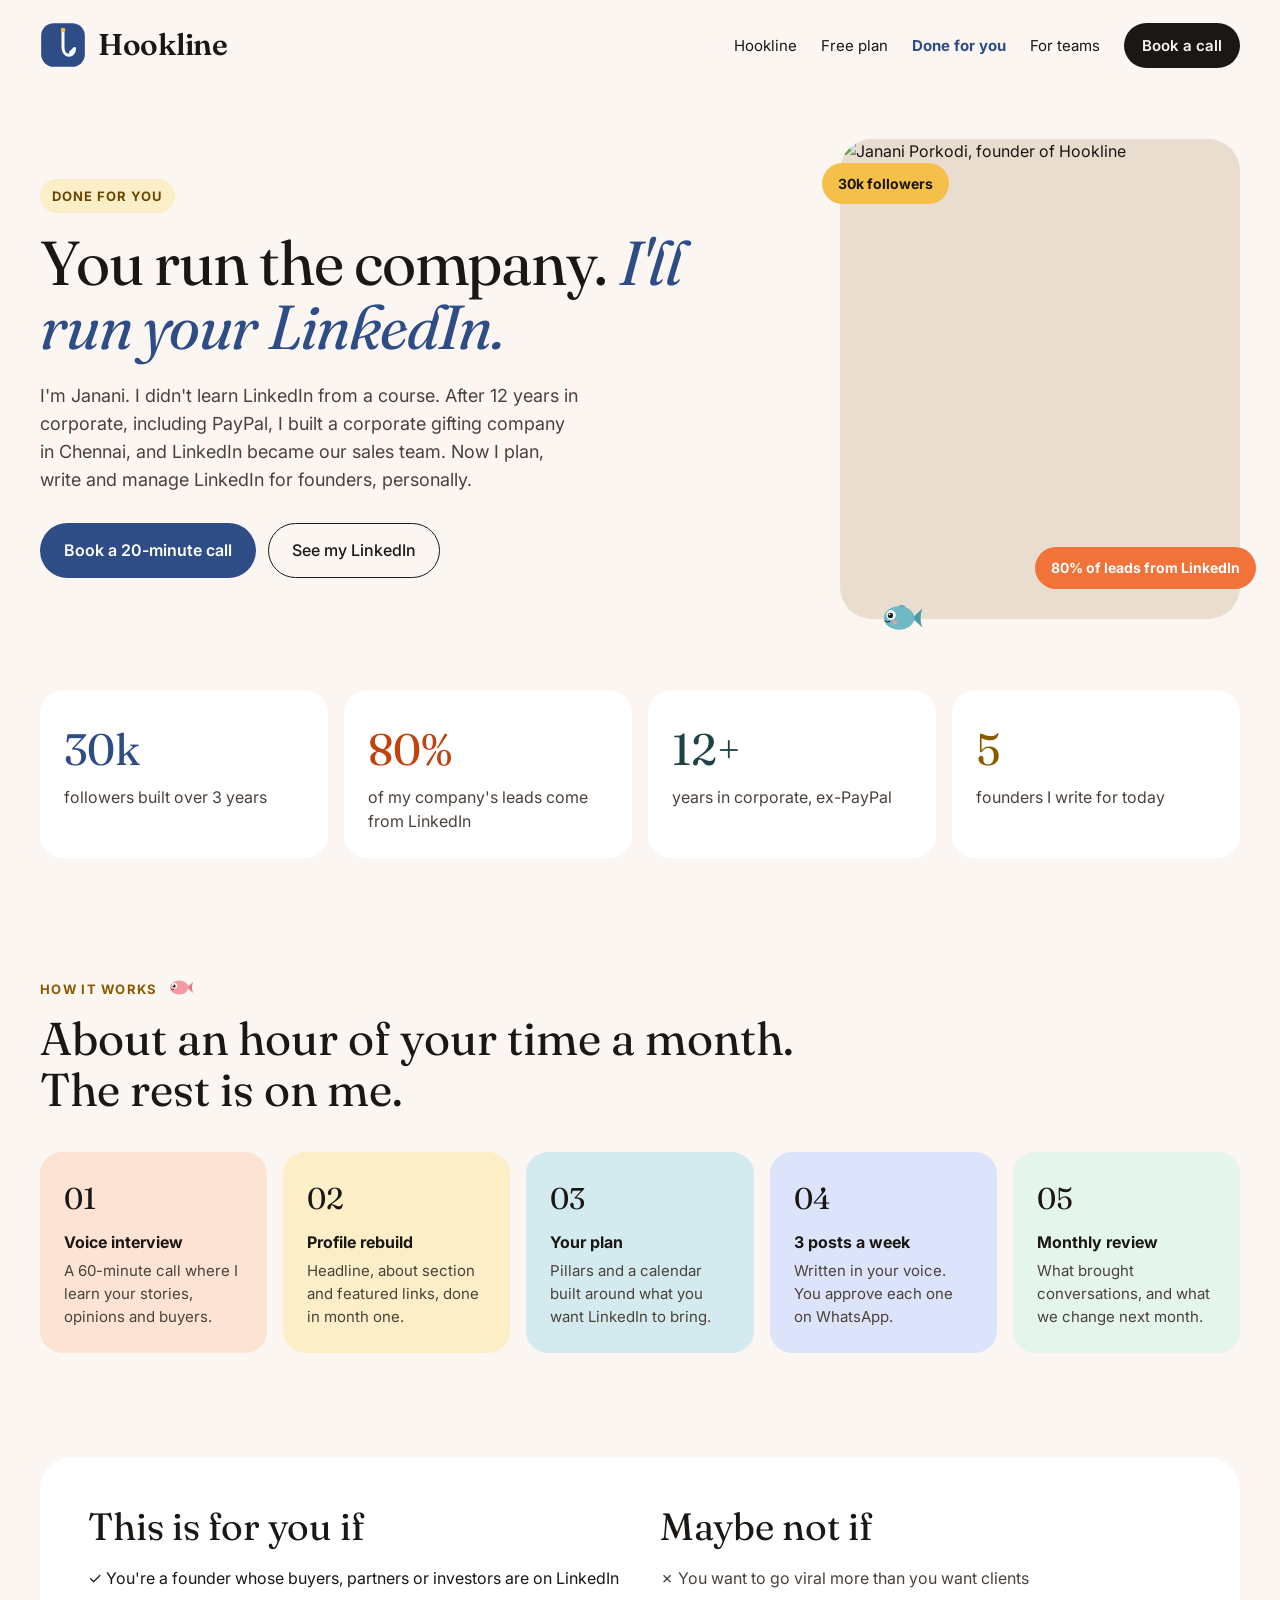
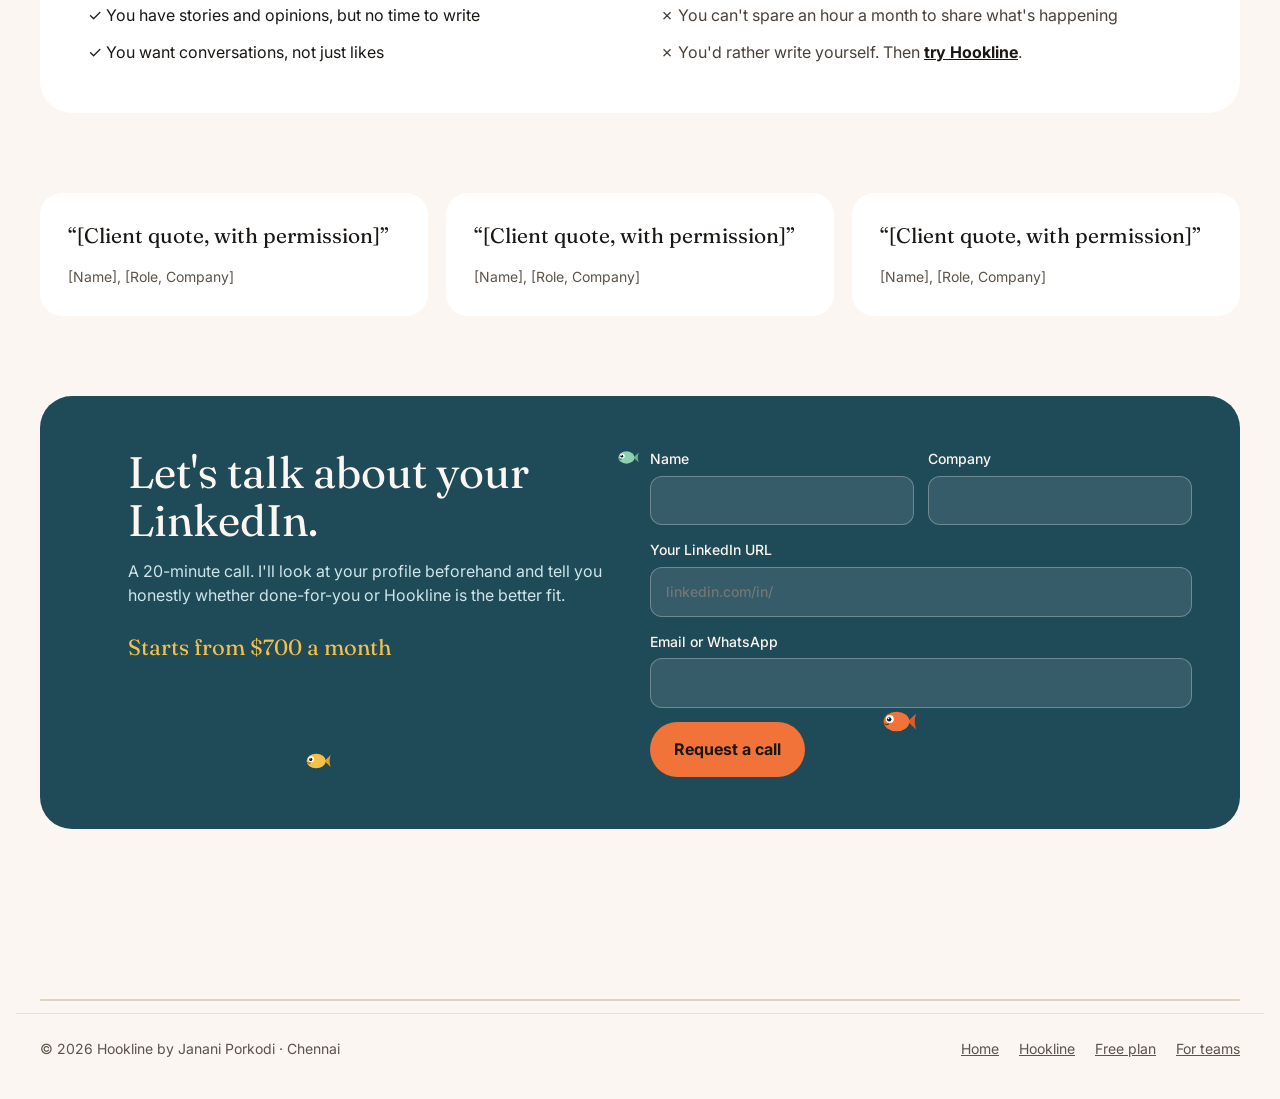
==== commit c64276a0: "Add Janani's photo to home and done-for-you Co-Authored-By: Claude Opus 5.5 <noreply@anthropic.com> " ====
--- a/public/done-for-you.html
+++ b/public/done-for-you.html
@@ -54,7 +54,7 @@
 </div>
 </div>
 <div style="flex: 0 1 400px; min-width: 280px; position: relative">
-<div role="img" aria-label="Photo of Janani placeholder" style="height: 480px; border-radius: 32px; background: #E9DDD0; display: flex; align-items: center; justify-content: center; color: #5C534A; font-weight: 500">[Your photo]</div>
+<img src="/janani.jpg" alt="Janani Porkodi, founder of Hookline" width="800" height="1000" loading="lazy" style="display: block; width: 100%; height: 480px; object-fit: cover; object-position: center 20%; border-radius: 32px; background: #E9DDD0">
 <span style="position: absolute; top: 24px; left: -18px; background: #F5C04A; color: #1A1714; font-weight: 700; font-size: 14px; padding: 10px 16px; border-radius: 999px">30k followers</span>
 <span style="position: absolute; bottom: 30px; right: -16px; background: #F2733A; color: #FFFFFF; font-weight: 700; font-size: 14px; padding: 10px 16px; border-radius: 999px">80% of leads from LinkedIn</span>
 <div style="position: absolute; left: 40px; bottom: -22px; animation: swimA 14s ease-in-out infinite" aria-hidden="true"><svg width="44" height="32" viewBox="0 0 60 44" fill="none"><path d="M44 22 L 58 9 Q 53 22 58 35 Z" fill="#4E9BA8"></path><path d="M22 8 Q 30 0 36 8 Z" fill="#4E9BA8"></path><ellipse cx="26" cy="22" rx="21" ry="16" fill="#6FB8C4"></ellipse><circle cx="15" cy="18" r="6.5" fill="#FFFFFF"></circle><circle cx="14" cy="18.5" r="3.6" fill="#1A1714"></circle><circle cx="12.8" cy="17" r="1.3" fill="#FFFFFF"></circle><circle cx="20" cy="28" r="3" fill="#F49AA0"></circle><path d="M7 26 q 3 2.5 6 0.5" stroke="#1A1714" stroke-width="1.4" stroke-linecap="round"></path></svg></div>
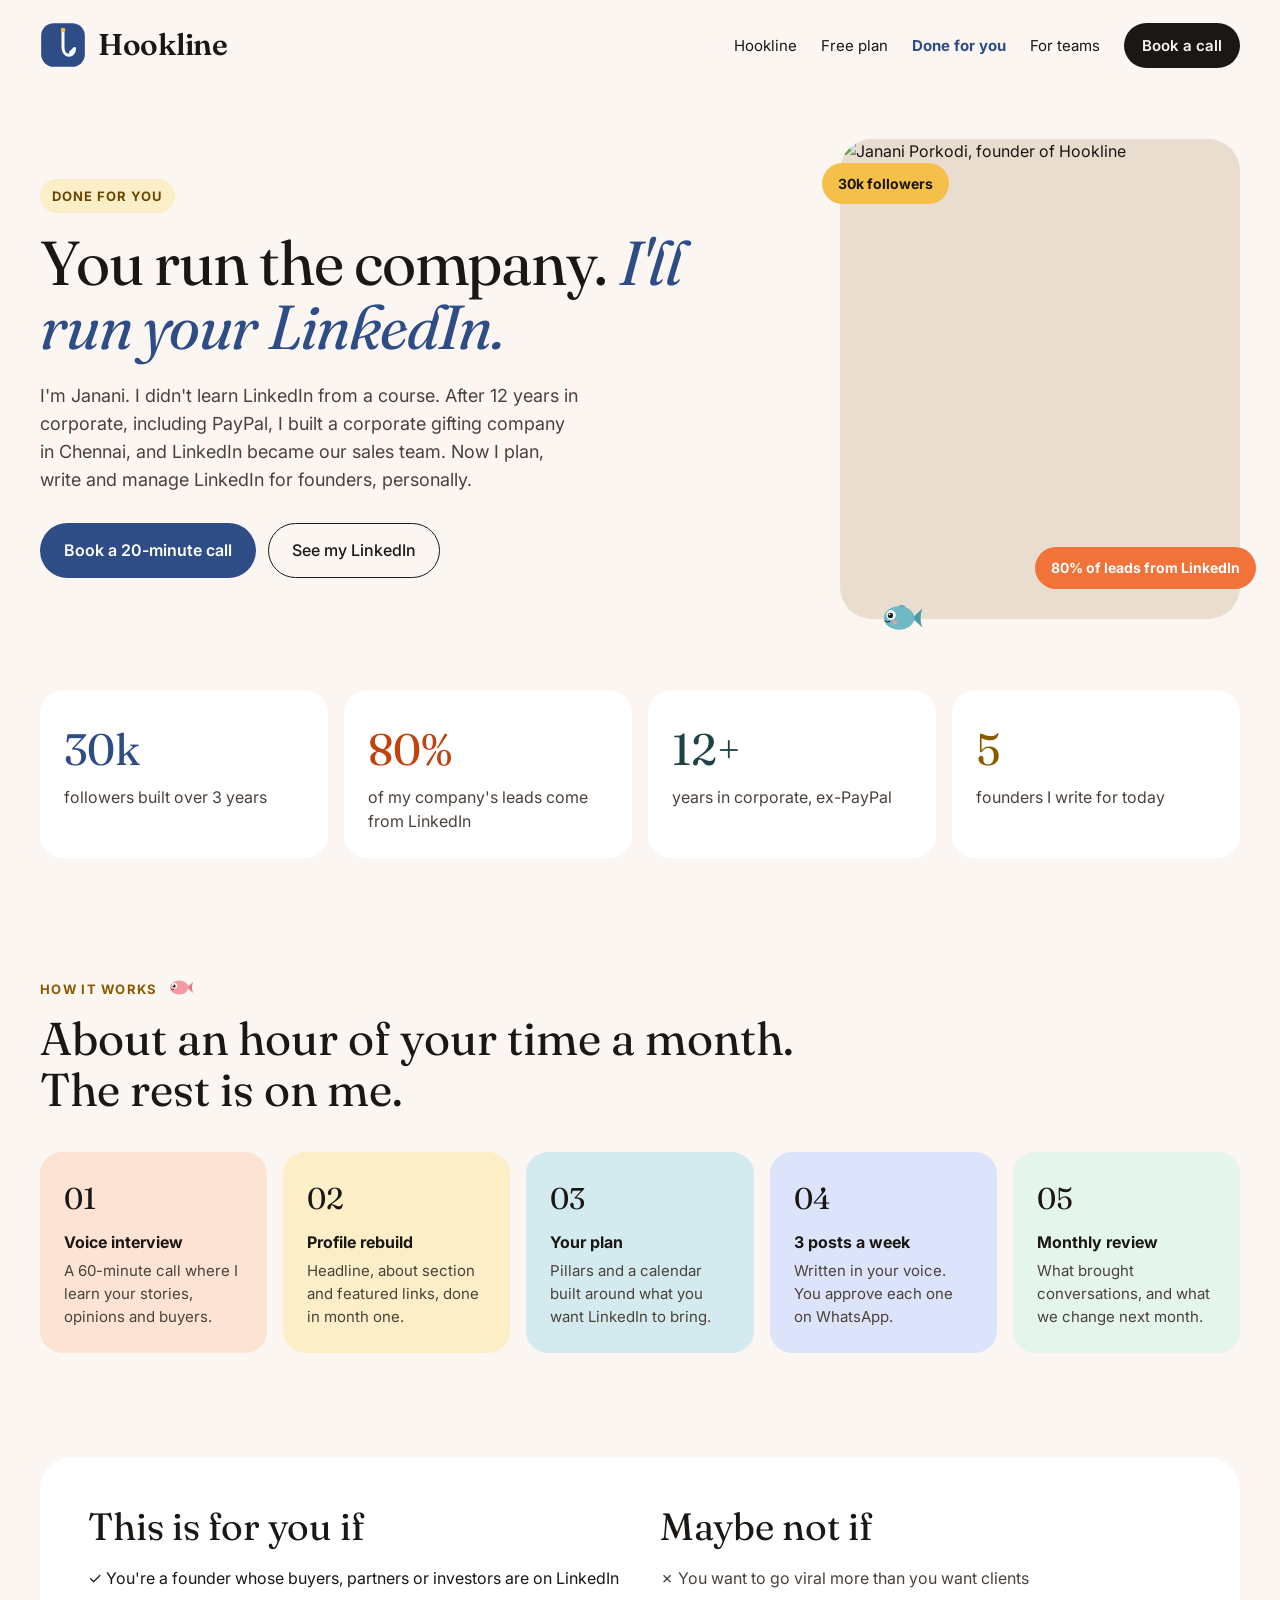
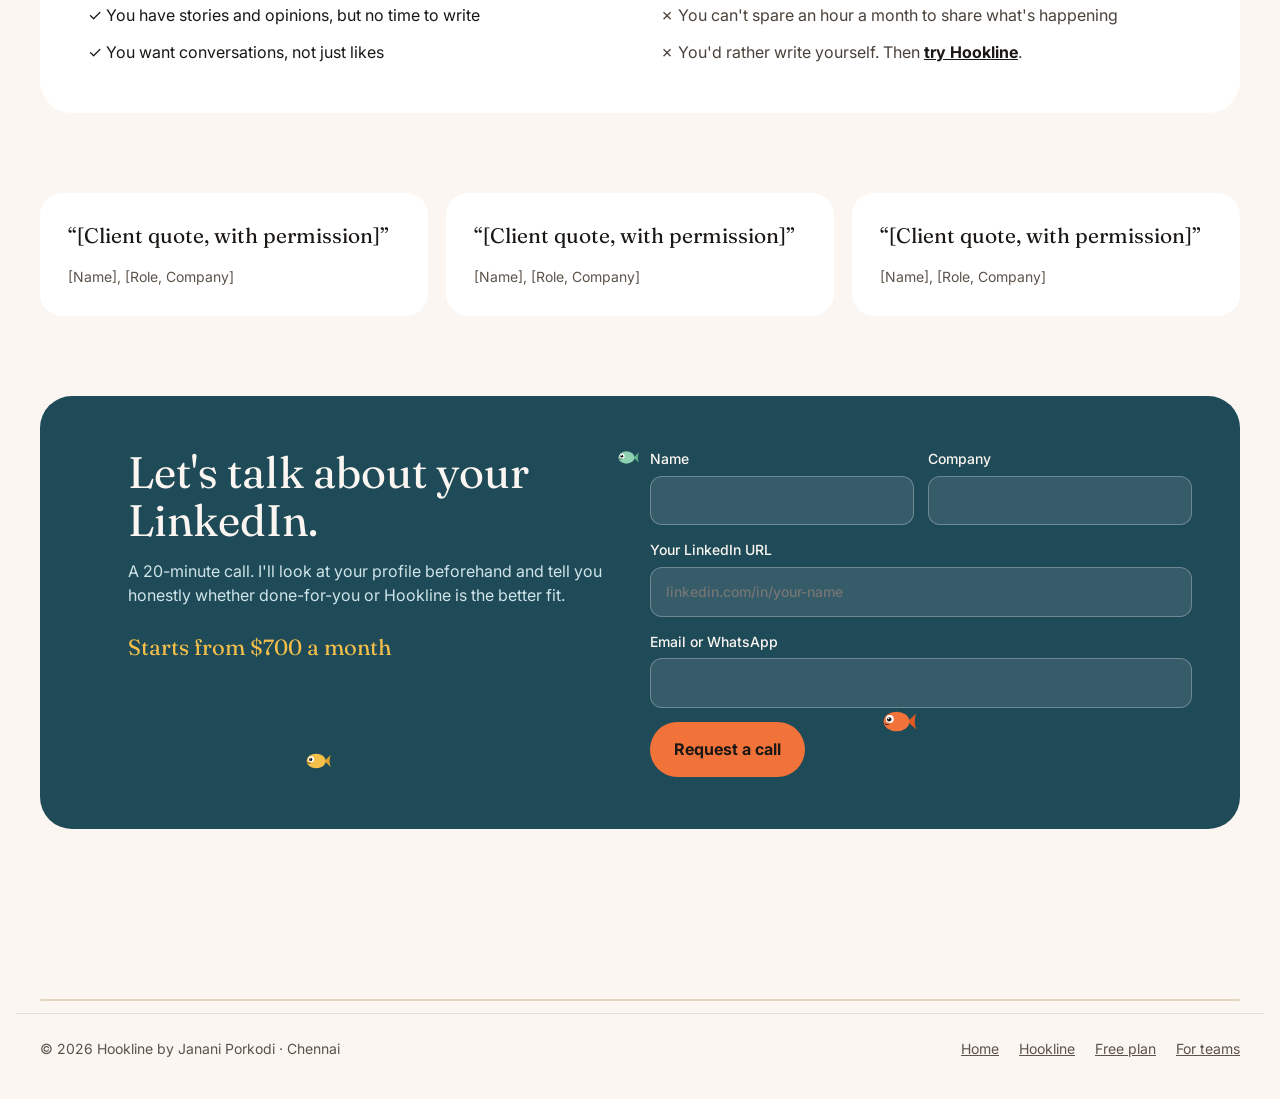
==== commit ca0ea1dc: "Plan reads the LinkedIn profile via web search; WhatsApp or email required; LinkedIn required on eve" ====
--- a/public/done-for-you.html
+++ b/public/done-for-you.html
@@ -54,7 +54,7 @@
 </div>
 </div>
 <div style="flex: 0 1 400px; min-width: 280px; position: relative">
-<img src="/janani.jpg" alt="Janani Porkodi, founder of Hookline" width="800" height="1000" loading="lazy" style="display: block; width: 100%; height: 480px; object-fit: cover; object-position: center 20%; border-radius: 32px; background: #E9DDD0">
+<img src="/janani.jpg" alt="Janani Porkodi, founder of Hookline" width="800" height="1000" fetchpriority="high" style="display: block; width: 100%; height: 480px; object-fit: cover; object-position: center 20%; border-radius: 32px; background: #E9DDD0">
 <span style="position: absolute; top: 24px; left: -18px; background: #F5C04A; color: #1A1714; font-weight: 700; font-size: 14px; padding: 10px 16px; border-radius: 999px">30k followers</span>
 <span style="position: absolute; bottom: 30px; right: -16px; background: #F2733A; color: #FFFFFF; font-weight: 700; font-size: 14px; padding: 10px 16px; border-radius: 999px">80% of leads from LinkedIn</span>
 <div style="position: absolute; left: 40px; bottom: -22px; animation: swimA 14s ease-in-out infinite" aria-hidden="true"><svg width="44" height="32" viewBox="0 0 60 44" fill="none"><path d="M44 22 L 58 9 Q 53 22 58 35 Z" fill="#4E9BA8"></path><path d="M22 8 Q 30 0 36 8 Z" fill="#4E9BA8"></path><ellipse cx="26" cy="22" rx="21" ry="16" fill="#6FB8C4"></ellipse><circle cx="15" cy="18" r="6.5" fill="#FFFFFF"></circle><circle cx="14" cy="18.5" r="3.6" fill="#1A1714"></circle><circle cx="12.8" cy="17" r="1.3" fill="#FFFFFF"></circle><circle cx="20" cy="28" r="3" fill="#F49AA0"></circle><path d="M7 26 q 3 2.5 6 0.5" stroke="#1A1714" stroke-width="1.4" stroke-linecap="round"></path></svg></div>
@@ -134,7 +134,7 @@
 <label style="flex: 1 1 180px; display: flex; flex-direction: column; gap: 6px; font-size: 14px; font-weight: 500">Name<input type="text" name="name" required style="font: inherit; padding: 13px 15px; border-radius: 12px; border: 1px solid rgba(255,255,255,.28); background: rgba(255,255,255,.1); color: #FBF6F1"></label>
 <label style="flex: 1 1 180px; display: flex; flex-direction: column; gap: 6px; font-size: 14px; font-weight: 500">Company<input type="text" name="company" style="font: inherit; padding: 13px 15px; border-radius: 12px; border: 1px solid rgba(255,255,255,.28); background: rgba(255,255,255,.1); color: #FBF6F1"></label>
 </div>
-<label style="display: flex; flex-direction: column; gap: 6px; font-size: 14px; font-weight: 500">Your LinkedIn URL<input type="text" name="linkedin" placeholder="linkedin.com/in/" style="font: inherit; padding: 13px 15px; border-radius: 12px; border: 1px solid rgba(255,255,255,.28); background: rgba(255,255,255,.1); color: #FBF6F1"></label>
+<label style="display: flex; flex-direction: column; gap: 6px; font-size: 14px; font-weight: 500">Your LinkedIn URL<input type="text" name="linkedin" required inputmode="url" pattern=".*linkedin\.com/.*" title="Paste your LinkedIn profile link" placeholder="linkedin.com/in/your-name" style="font: inherit; padding: 13px 15px; border-radius: 12px; border: 1px solid rgba(255,255,255,.28); background: rgba(255,255,255,.1); color: #FBF6F1"></label>
 <label style="display: flex; flex-direction: column; gap: 6px; font-size: 14px; font-weight: 500">Email or WhatsApp<input type="text" name="contact" required style="font: inherit; padding: 13px 15px; border-radius: 12px; border: 1px solid rgba(255,255,255,.28); background: rgba(255,255,255,.1); color: #FBF6F1"></label>
 <button type="submit" style="font: inherit; font-weight: 700; background: #F2733A; color: #1A1714; border: 0; padding: 15px 24px; border-radius: 999px; cursor: pointer; align-self: flex-start">Request a call</button>
 </form>
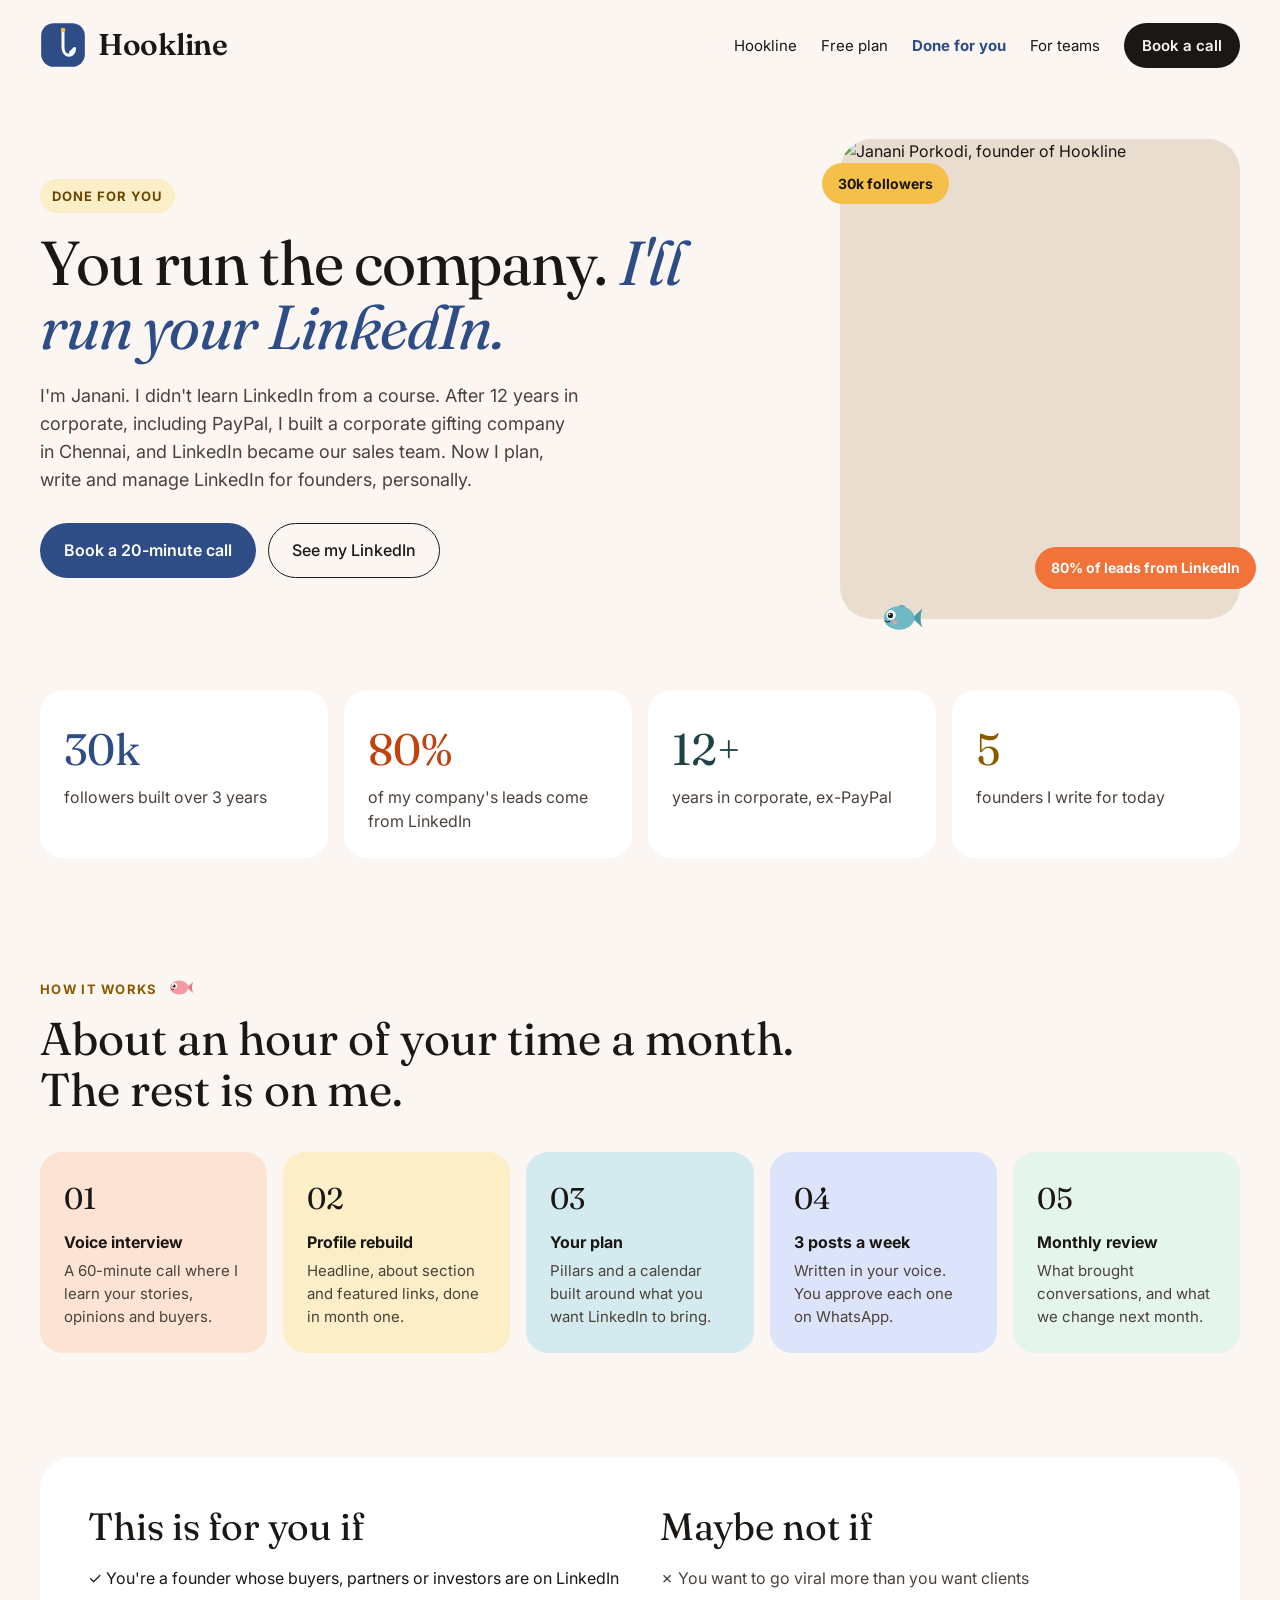
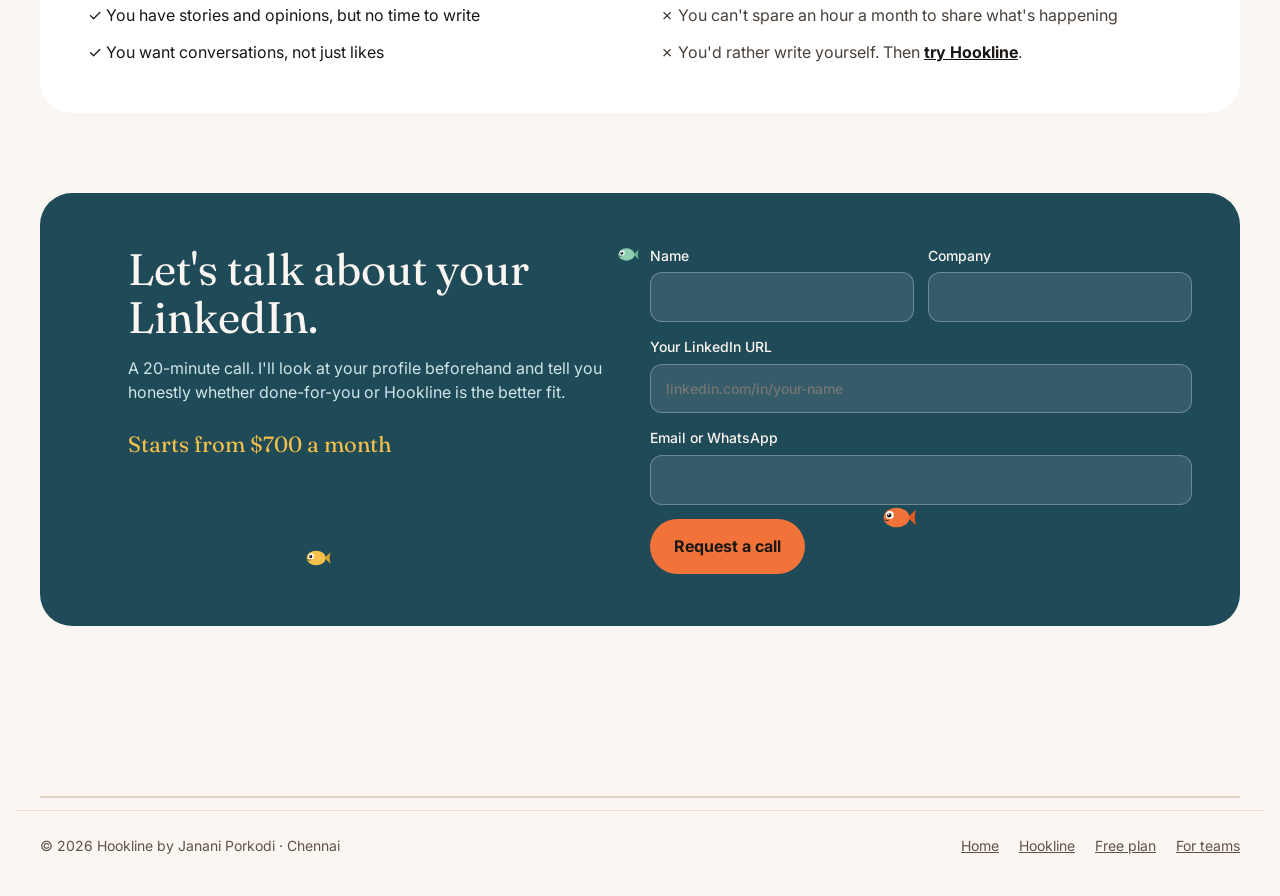
==== commit 7fbd637c: "Mobile: hamburger menu, tidier home and pages; tackle box icons; Hookline share image instead of pho" ====
--- a/public/done-for-you.html
+++ b/public/done-for-you.html
@@ -8,6 +8,14 @@
 <meta property="og:title" content="Done-for-you LinkedIn by Janani Porkodi · Hookline">
 <meta property="og:description" content="Janani Porkodi plans, writes and manages LinkedIn for founders.">
 <meta property="og:type" content="website">
+<meta property="og:image" content="https://gethookline.pages.dev/og.png">
+<meta property="og:image:width" content="1200">
+<meta property="og:image:height" content="630">
+<meta property="og:image:alt" content="Hookline: The right hook brings the right lead.">
+<meta property="og:url" content="https://gethookline.pages.dev/done-for-you">
+<meta property="og:site_name" content="Hookline">
+<meta name="twitter:card" content="summary_large_image">
+<meta name="twitter:image" content="https://gethookline.pages.dev/og.png">
 <link rel="icon" href="/favicon.svg" type="image/svg+xml">
 <link rel="preconnect" href="https://fonts.googleapis.com">
 <link href="https://fonts.googleapis.com/css2?family=Fraunces:ital,opsz,wght@0,9..144,400;0,9..144,600;1,9..144,400&amp;family=Inter:wght@400;500;600;700&amp;display=swap" rel="stylesheet">
@@ -63,7 +71,7 @@
 
 <!-- STATS -->
 <section style="max-width: 1200px; margin: 0 auto; padding: 0 24px 72px">
-<div style="display: grid; grid-template-columns: repeat(auto-fit, minmax(220px, 1fr)); gap: 16px">
+<div class="m-stats" style="display: grid; grid-template-columns: repeat(auto-fit, minmax(220px, 1fr)); gap: 16px">
 <div style="background: #FFFFFF; border-radius: 22px; padding: 24px"><p style="margin: 0; font-family: Fraunces, Georgia, serif; font-size: 44px; color: #2E4C86">30k</p><p style="margin: 2px 0 0; color: #4A423A">followers built over 3 years</p></div>
 <div style="background: #FFFFFF; border-radius: 22px; padding: 24px"><p style="margin: 0; font-family: Fraunces, Georgia, serif; font-size: 44px; color: #C2410C">80%</p><p style="margin: 2px 0 0; color: #4A423A">of my company's leads come from LinkedIn</p></div>
 <div style="background: #FFFFFF; border-radius: 22px; padding: 24px"><p style="margin: 0; font-family: Fraunces, Georgia, serif; font-size: 44px; color: #1F4148">12+</p><p style="margin: 2px 0 0; color: #4A423A">years in corporate, ex-PayPal</p></div>
@@ -107,7 +115,8 @@
 </section>
 
 <!-- TESTIMONIALS -->
-<section style="max-width: 1200px; margin: 0 auto; padding: 24px 24px 56px">
+<!-- client quotes: hidden until real quotes are added (remove hidden) -->
+<section hidden style="max-width: 1200px; margin: 0 auto; padding: 24px 24px 56px">
 <div style="display: grid; grid-template-columns: repeat(auto-fit, minmax(300px, 1fr)); gap: 18px">
 <figure style="margin: 0; background: #FFFFFF; border-radius: 22px; padding: 28px"><blockquote style="margin: 0; font-family: Fraunces, Georgia, serif; font-size: 21px; line-height: 1.4">“[Client quote, with permission]”</blockquote><figcaption style="margin-top: 16px; font-size: 14px; color: #5C534A">[Name], [Role, Company]</figcaption></figure>
 <figure style="margin: 0; background: #FFFFFF; border-radius: 22px; padding: 28px"><blockquote style="margin: 0; font-family: Fraunces, Georgia, serif; font-size: 21px; line-height: 1.4">“[Client quote, with permission]”</blockquote><figcaption style="margin-top: 16px; font-size: 14px; color: #5C534A">[Name], [Role, Company]</figcaption></figure>
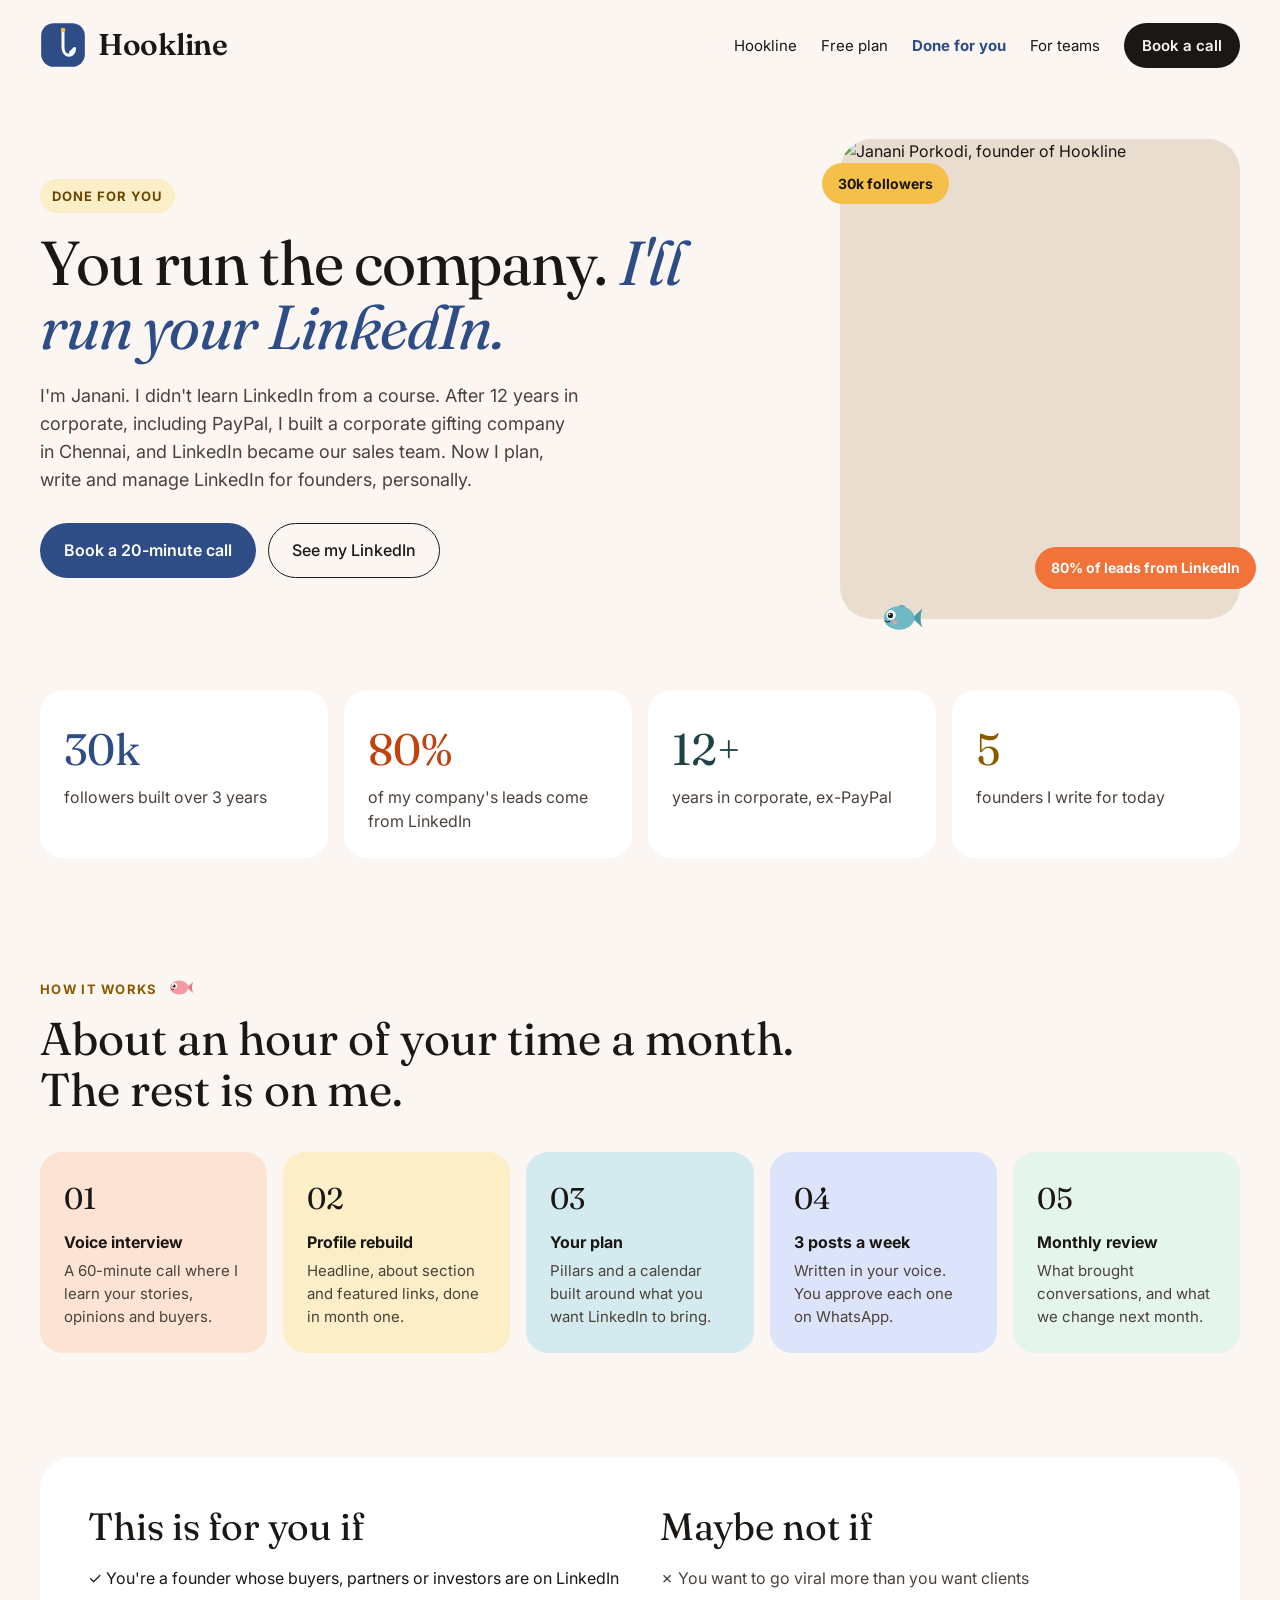
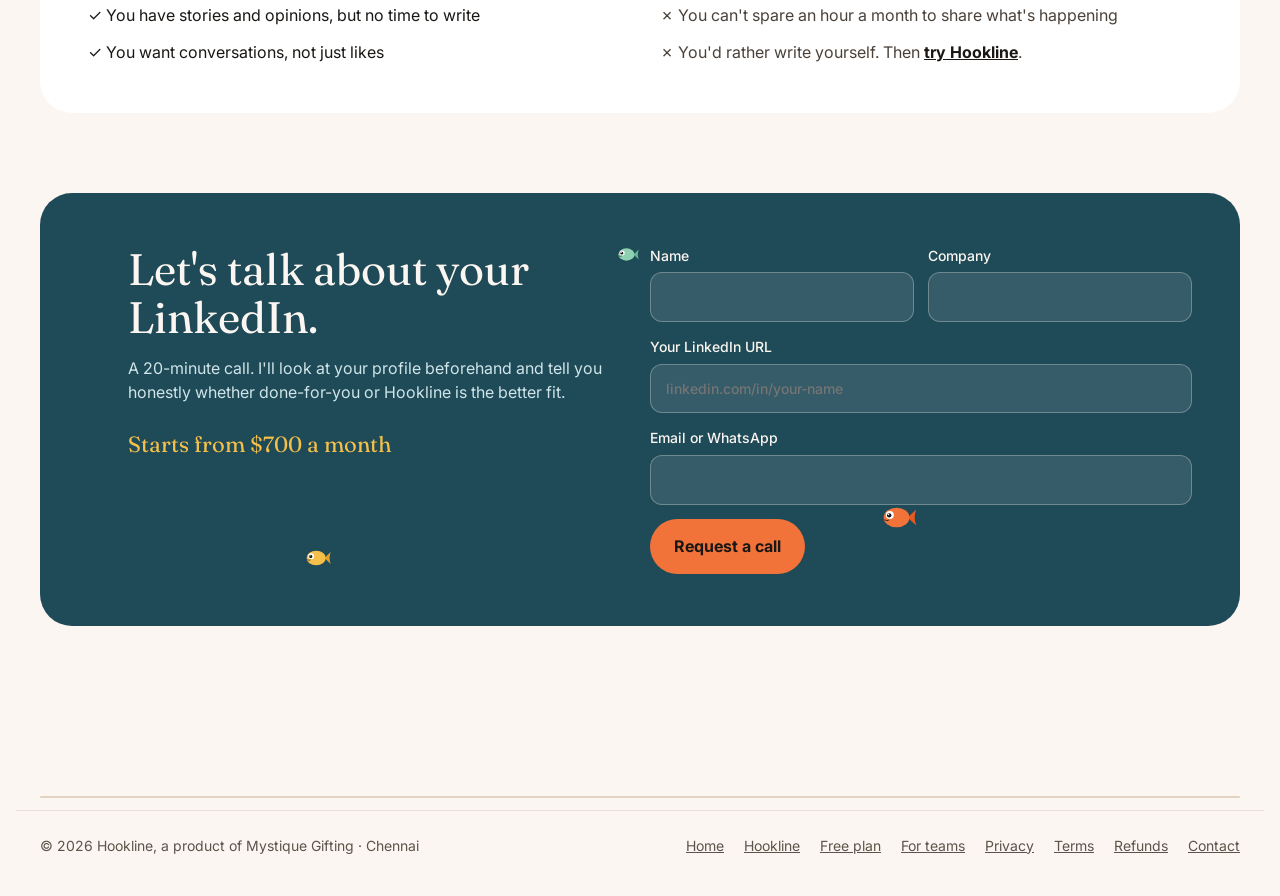
==== commit 76fe630e: "Add Privacy, Terms, Refund and Contact pages; footer names Mystique Gifting Co-Authored-By: Claude O" ====
--- a/public/done-for-you.html
+++ b/public/done-for-you.html
@@ -177,8 +177,8 @@
 </div>
 </div>
 <footer style="max-width: 1200px; margin: 0 auto; padding: 24px 24px 40px; display: flex; flex-wrap: wrap; justify-content: space-between; gap: 16px; font-size: 14px; color: #5C534A; border-top: 1px solid #EADFD3">
-<span>© 2026 Hookline by Janani Porkodi · Chennai</span>
-<div style="display: flex; flex-wrap: wrap; gap: 20px"><a href="/" style="color: #5C534A">Home</a><a href="/hookline" style="color: #5C534A">Hookline</a><a href="/free-plan" style="color: #5C534A">Free plan</a><a href="/teams" style="color: #5C534A">For teams</a></div>
+<span>© 2026 Hookline, a product of Mystique Gifting · Chennai</span>
+<div style="display: flex; flex-wrap: wrap; gap: 20px"><a href="/" style="color: #5C534A">Home</a><a href="/hookline" style="color: #5C534A">Hookline</a><a href="/free-plan" style="color: #5C534A">Free plan</a><a href="/teams" style="color: #5C534A">For teams</a><a href="/privacy" style="color: #5C534A">Privacy</a><a href="/terms" style="color: #5C534A">Terms</a><a href="/refund" style="color: #5C534A">Refunds</a><a href="/contact" style="color: #5C534A">Contact</a></div>
 </footer>
 </div>
 <script src="/app.js" defer></script>
